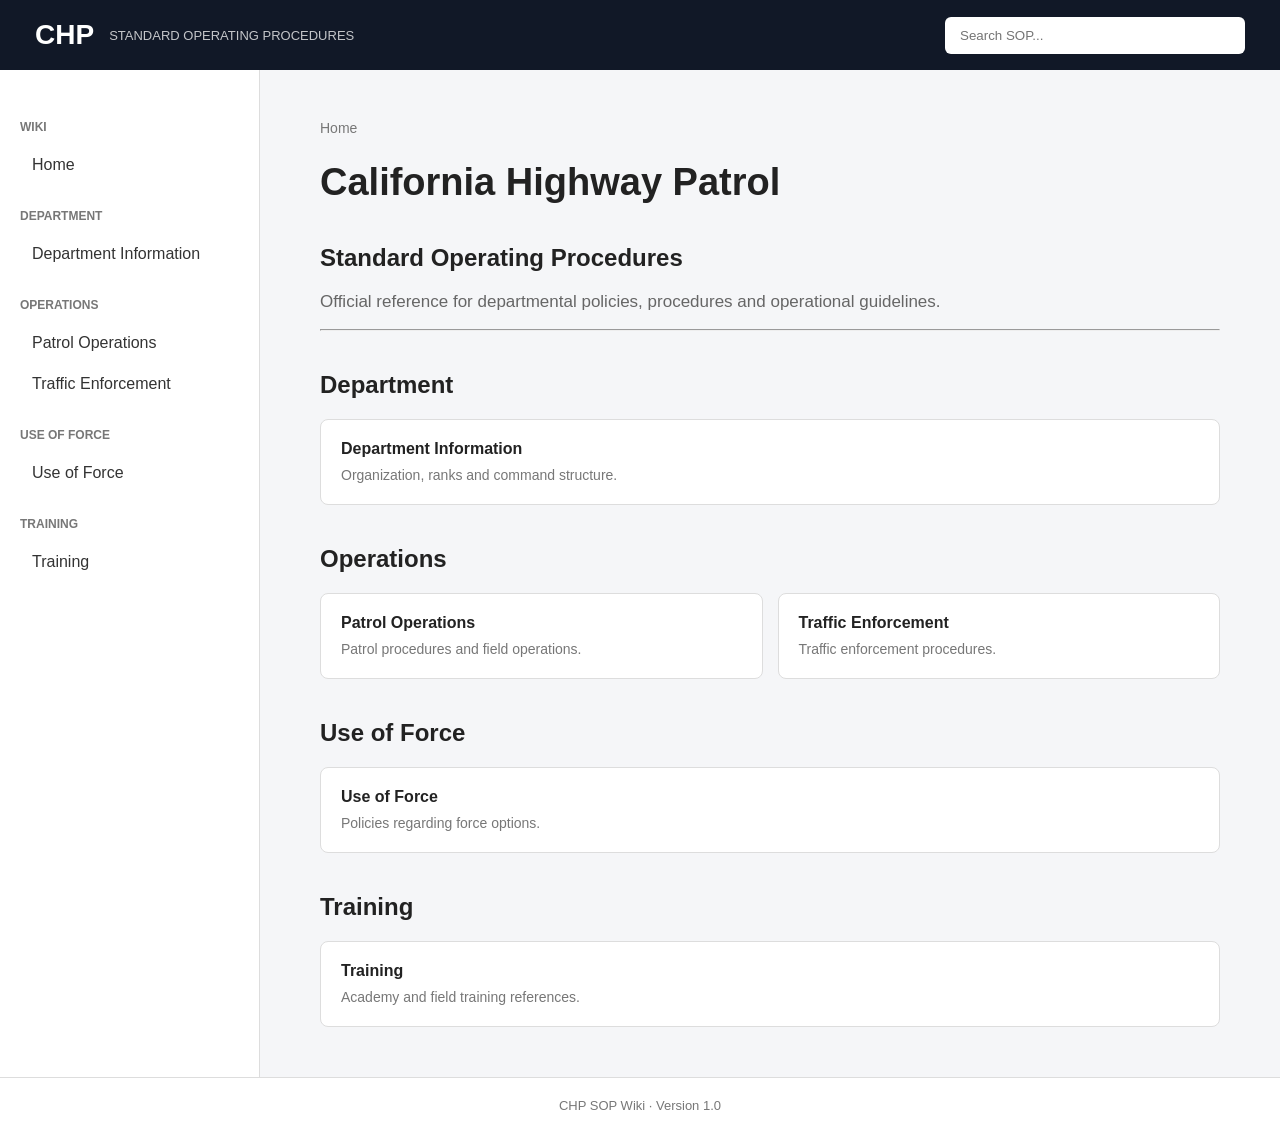
==== index.html @ e997ddd0 "Initial CHP SOP Wiki" ====
<!DOCTYPE html>
<html lang="en">
<head>
    <meta charset="UTF-8">
    <meta name="viewport" content="width=device-width, initial-scale=1.0">

    <title>CHP SOP Wiki</title>

    <link rel="stylesheet" href="style.css">
</head>

<body>

<header class="topbar">

    <div class="brand">
        <div class="brand-title">CHP</div>

        <div class="brand-subtitle">
            STANDARD OPERATING PROCEDURES
        </div>
    </div>

    <input
        type="text"
        id="search"
        placeholder="Search SOP..."
        onkeyup="searchWiki()"
    >

</header>


<div class="layout">

    <aside class="sidebar">

        <h3>WIKI</h3>

        <a href="index.html">Home</a>

        <h3>DEPARTMENT</h3>

        <a href="pages/department.html">
            Department Information
        </a>

        <h3>OPERATIONS</h3>

        <a href="pages/patrol.html">
            Patrol Operations
        </a>

        <a href="pages/traffic.html">
            Traffic Enforcement
        </a>

        <h3>USE OF FORCE</h3>

        <a href="pages/use-of-force.html">
            Use of Force
        </a>

        <h3>TRAINING</h3>

        <a href="pages/training.html">
            Training
        </a>

    </aside>


    <main class="content">

        <div class="breadcrumb">
            Home
        </div>

        <h1>
            California Highway Patrol
        </h1>

        <h2>
            Standard Operating Procedures
        </h2>

        <p class="intro">
            Official reference for departmental policies,
            procedures and operational guidelines.
        </p>


        <hr>


        <h2>Department</h2>

        <div class="cards">

            <a href="pages/department.html" class="card">
                <strong>Department Information</strong>
                <span>
                    Organization, ranks and command structure.
                </span>
            </a>

        </div>


        <h2>Operations</h2>

        <div class="cards">

            <a href="pages/patrol.html" class="card">
                <strong>Patrol Operations</strong>
                <span>
                    Patrol procedures and field operations.
                </span>
            </a>

            <a href="pages/traffic.html" class="card">
                <strong>Traffic Enforcement</strong>
                <span>
                    Traffic enforcement procedures.
                </span>
            </a>

        </div>


        <h2>Use of Force</h2>

        <div class="cards">

            <a href="pages/use-of-force.html" class="card">
                <strong>Use of Force</strong>
                <span>
                    Policies regarding force options.
                </span>
            </a>

        </div>


        <h2>Training</h2>

        <div class="cards">

            <a href="pages/training.html" class="card">
                <strong>Training</strong>
                <span>
                    Academy and field training references.
                </span>
            </a>

        </div>

    </main>

</div>


<footer>

    CHP SOP Wiki · Version 1.0

</footer>


<script src="script.js"></script>

</body>
</html>
---- style.css ----
* {
    box-sizing: border-box;
}

body {
    margin: 0;
    font-family: Arial, Helvetica, sans-serif;
    background: #f5f6f8;
    color: #222;
}


/* TOP BAR */

.topbar {
    height: 70px;

    background: #111827;
    color: white;

    display: flex;
    align-items: center;

    padding: 0 35px;

    justify-content: space-between;
}

.brand {
    display: flex;
    align-items: center;
    gap: 15px;
}

.brand-title {
    font-size: 28px;
    font-weight: 800;
}

.brand-subtitle {
    font-size: 13px;
    opacity: 0.75;
}


/* SEARCH */

#search {
    width: 300px;

    padding: 11px 15px;

    border-radius: 6px;

    border: none;

    outline: none;
}


/* LAYOUT */

.layout {
    display: flex;
    min-height: calc(100vh - 120px);
}


/* SIDEBAR */

.sidebar {
    width: 260px;

    background: white;

    border-right: 1px solid #ddd;

    padding: 25px 20px;
}

.sidebar h3 {
    font-size: 12px;

    color: #777;

    margin-top: 25px;
}

.sidebar a {
    display: block;

    padding: 10px 12px;

    margin: 3px 0;

    color: #333;

    text-decoration: none;

    border-radius: 5px;
}

.sidebar a:hover {
    background: #eef1f5;
}


/* CONTENT */

.content {
    max-width: 1000px;

    width: 100%;

    padding: 50px;

    margin: auto;
}

.breadcrumb {
    color: #777;

    font-size: 14px;

    margin-bottom: 20px;
}

h1 {
    font-size: 38px;

    margin-bottom: 5px;
}

h2 {
    margin-top: 40px;
}

.intro {
    color: #666;

    font-size: 17px;
}


/* CARDS */

.cards {
    display: grid;

    grid-template-columns:
        repeat(auto-fit, minmax(250px, 1fr));

    gap: 15px;
}

.card {
    background: white;

    border: 1px solid #ddd;

    border-radius: 8px;

    padding: 20px;

    text-decoration: none;

    color: #222;

    transition: 0.15s;
}

.card:hover {
    transform: translateY(-2px);

    border-color: #999;
}

.card strong {
    display: block;

    margin-bottom: 8px;
}

.card span {
    color: #777;

    font-size: 14px;
}


/* FOOTER */

footer {
    text-align: center;

    padding: 20px;

    border-top: 1px solid #ddd;

    background: white;

    color: #777;

    font-size: 13px;
}


/* MOBILE */

@media (max-width: 700px) {

    .topbar {
        padding: 15px;

        height: auto;

        flex-direction: column;

        gap: 15px;
    }

    #search {
        width: 100%;
    }

    .sidebar {
        width: 200px;
    }

    .content {
        padding: 25px;
    }

}
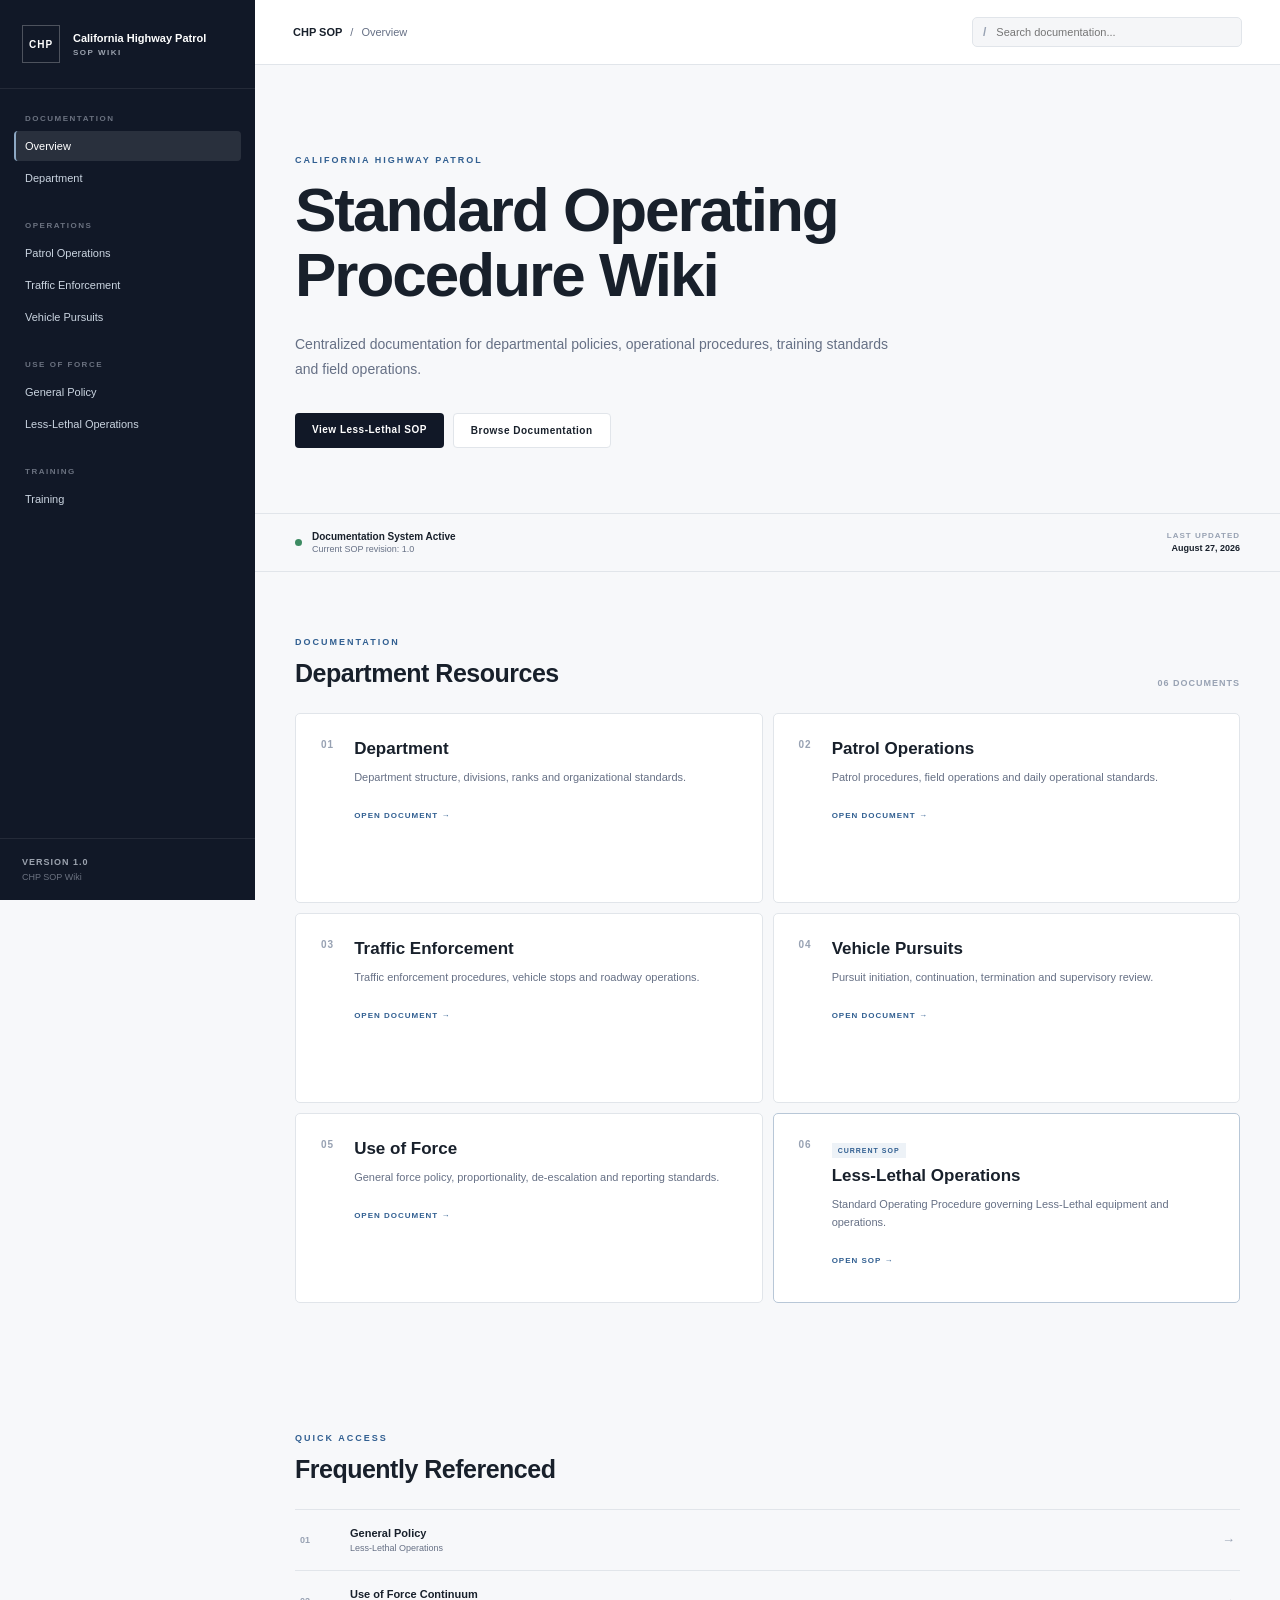
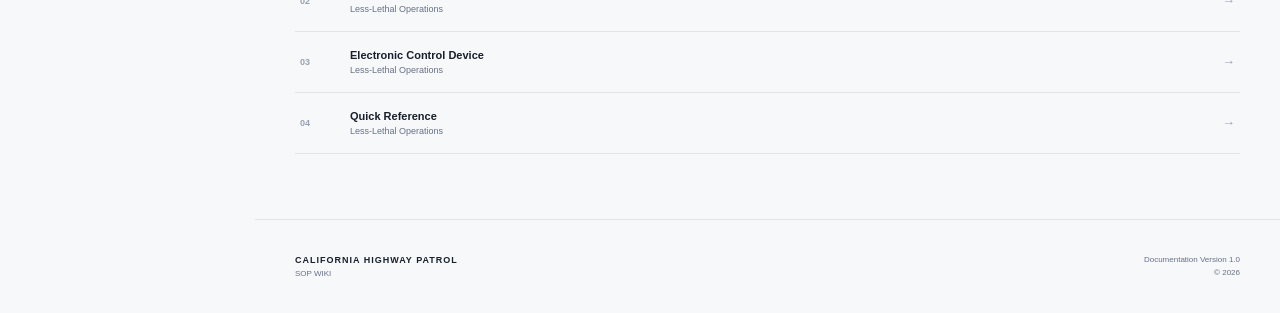
==== commit 8ecddb55: "Build CHP SOP Wiki interface" ====
--- a/index.html
+++ b/index.html
@@ -1,173 +1,685 @@
 <!DOCTYPE html>
 <html lang="en">
+
 <head>
     <meta charset="UTF-8">
     <meta name="viewport" content="width=device-width, initial-scale=1.0">
 
     <title>CHP SOP Wiki</title>
 
+    <meta
+        name="description"
+        content="California Highway Patrol Standard Operating Procedure Wiki"
+    >
+
     <link rel="stylesheet" href="style.css">
 </head>
 
 <body>
 
-<header class="topbar">
-
-    <div class="brand">
-        <div class="brand-title">CHP</div>
-
-        <div class="brand-subtitle">
-            STANDARD OPERATING PROCEDURES
+<div class="app">
+
+    <!-- =========================
+         SIDEBAR
+    ========================== -->
+
+    <aside class="sidebar">
+
+        <div class="sidebar-brand">
+
+            <div class="brand-mark">
+                CHP
+            </div>
+
+            <div class="brand-info">
+
+                <div class="brand-name">
+                    California Highway Patrol
+                </div>
+
+                <div class="brand-label">
+                    SOP WIKI
+                </div>
+
+            </div>
+
         </div>
-    </div>
-
-    <input
-        type="text"
-        id="search"
-        placeholder="Search SOP..."
-        onkeyup="searchWiki()"
-    >
-
-</header>
-
-
-<div class="layout">
-
-    <aside class="sidebar">
-
-        <h3>WIKI</h3>
-
-        <a href="index.html">Home</a>
-
-        <h3>DEPARTMENT</h3>
-
-        <a href="pages/department.html">
-            Department Information
-        </a>
-
-        <h3>OPERATIONS</h3>
-
-        <a href="pages/patrol.html">
-            Patrol Operations
-        </a>
-
-        <a href="pages/traffic.html">
-            Traffic Enforcement
-        </a>
-
-        <h3>USE OF FORCE</h3>
-
-        <a href="pages/use-of-force.html">
-            Use of Force
-        </a>
-
-        <h3>TRAINING</h3>
-
-        <a href="pages/training.html">
-            Training
-        </a>
+
+
+        <nav class="navigation">
+
+            <div class="nav-section">
+
+                <div class="nav-label">
+                    DOCUMENTATION
+                </div>
+
+                <a href="index.html" class="nav-link active">
+                    Overview
+                </a>
+
+                <a href="pages/department.html" class="nav-link">
+                    Department
+                </a>
+
+            </div>
+
+
+            <div class="nav-section">
+
+                <div class="nav-label">
+                    OPERATIONS
+                </div>
+
+                <a href="pages/patrol.html" class="nav-link">
+                    Patrol Operations
+                </a>
+
+                <a href="pages/traffic.html" class="nav-link">
+                    Traffic Enforcement
+                </a>
+
+                <a href="pages/pursuits.html" class="nav-link">
+                    Vehicle Pursuits
+                </a>
+
+            </div>
+
+
+            <div class="nav-section">
+
+                <div class="nav-label">
+                    USE OF FORCE
+                </div>
+
+                <a href="pages/use-of-force.html" class="nav-link">
+                    General Policy
+                </a>
+
+                <a href="pages/less-lethal.html" class="nav-link">
+                    Less-Lethal Operations
+                </a>
+
+            </div>
+
+
+            <div class="nav-section">
+
+                <div class="nav-label">
+                    TRAINING
+                </div>
+
+                <a href="pages/training.html" class="nav-link">
+                    Training
+                </a>
+
+            </div>
+
+        </nav>
+
+
+        <div class="sidebar-footer">
+
+            <div class="version">
+                VERSION 1.0
+            </div>
+
+            <div>
+                CHP SOP Wiki
+            </div>
+
+        </div>
 
     </aside>
 
 
-    <main class="content">
-
-        <div class="breadcrumb">
-            Home
-        </div>
-
-        <h1>
-            California Highway Patrol
-        </h1>
-
-        <h2>
-            Standard Operating Procedures
-        </h2>
-
-        <p class="intro">
-            Official reference for departmental policies,
-            procedures and operational guidelines.
-        </p>
-
-
-        <hr>
-
-
-        <h2>Department</h2>
-
-        <div class="cards">
-
-            <a href="pages/department.html" class="card">
-                <strong>Department Information</strong>
+    <!-- =========================
+         MAIN CONTENT
+    ========================== -->
+
+    <main class="main">
+
+        <!-- TOPBAR -->
+
+        <header class="topbar">
+
+            <button
+                class="mobile-menu"
+                onclick="toggleSidebar()"
+            >
+                ☰
+            </button>
+
+
+            <div class="breadcrumbs">
+
+                <strong>
+                    CHP SOP
+                </strong>
+
+                <span>/</span>
+
                 <span>
-                    Organization, ranks and command structure.
+                    Overview
                 </span>
-            </a>
-
-        </div>
-
-
-        <h2>Operations</h2>
-
-        <div class="cards">
-
-            <a href="pages/patrol.html" class="card">
-                <strong>Patrol Operations</strong>
+
+            </div>
+
+
+            <div class="search-wrapper">
+
+                <span class="search-icon">
+                    /
+                </span>
+
+                <input
+                    id="search"
+                    type="search"
+                    placeholder="Search documentation..."
+                    autocomplete="off"
+                >
+
+            </div>
+
+        </header>
+
+
+        <!-- =========================
+             HERO
+        ========================== -->
+
+        <section class="hero">
+
+            <div class="hero-eyebrow">
+                CALIFORNIA HIGHWAY PATROL
+            </div>
+
+
+            <h1>
+                Standard Operating<br>
+                Procedure Wiki
+            </h1>
+
+
+            <p>
+                Centralized documentation for departmental
+                policies, operational procedures, training
+                standards and field operations.
+            </p>
+
+
+            <div class="hero-actions">
+
+                <a
+                    href="pages/less-lethal.html"
+                    class="button button-primary"
+                >
+                    View Less-Lethal SOP
+                </a>
+
+                <a
+                    href="#documentation"
+                    class="button button-secondary"
+                >
+                    Browse Documentation
+                </a>
+
+            </div>
+
+        </section>
+
+
+        <!-- =========================
+             DOCUMENT STATUS
+        ========================== -->
+
+        <section class="status-panel">
+
+            <div class="status-indicator">
+
+                <span class="status-dot"></span>
+
+                <div>
+
+                    <strong>
+                        Documentation System Active
+                    </strong>
+
+                    <span>
+                        Current SOP revision: 1.0
+                    </span>
+
+                </div>
+
+            </div>
+
+
+            <div class="status-date">
+
                 <span>
-                    Patrol procedures and field operations.
+                    LAST UPDATED
                 </span>
-            </a>
-
-            <a href="pages/traffic.html" class="card">
-                <strong>Traffic Enforcement</strong>
+
+                <strong>
+                    August 27, 2026
+                </strong>
+
+            </div>
+
+        </section>
+
+
+        <!-- =========================
+             DOCUMENTATION
+        ========================== -->
+
+        <section
+            class="content-section"
+            id="documentation"
+        >
+
+            <div class="section-header">
+
+                <div>
+
+                    <div class="section-eyebrow">
+                        DOCUMENTATION
+                    </div>
+
+                    <h2>
+                        Department Resources
+                    </h2>
+
+                </div>
+
+
+                <span class="document-count">
+                    06 DOCUMENTS
+                </span>
+
+            </div>
+
+
+            <div class="document-grid">
+
+
+                <!-- DEPARTMENT -->
+
+                <a
+                    href="pages/department.html"
+                    class="document-card"
+                >
+
+                    <div class="document-number">
+                        01
+                    </div>
+
+                    <div class="document-card-content">
+
+                        <h3>
+                            Department
+                        </h3>
+
+                        <p>
+                            Department structure, divisions,
+                            ranks and organizational standards.
+                        </p>
+
+                        <span class="document-link">
+                            OPEN DOCUMENT →
+                        </span>
+
+                    </div>
+
+                </a>
+
+
+                <!-- PATROL -->
+
+                <a
+                    href="pages/patrol.html"
+                    class="document-card"
+                >
+
+                    <div class="document-number">
+                        02
+                    </div>
+
+                    <div class="document-card-content">
+
+                        <h3>
+                            Patrol Operations
+                        </h3>
+
+                        <p>
+                            Patrol procedures, field operations
+                            and daily operational standards.
+                        </p>
+
+                        <span class="document-link">
+                            OPEN DOCUMENT →
+                        </span>
+
+                    </div>
+
+                </a>
+
+
+                <!-- TRAFFIC -->
+
+                <a
+                    href="pages/traffic.html"
+                    class="document-card"
+                >
+
+                    <div class="document-number">
+                        03
+                    </div>
+
+                    <div class="document-card-content">
+
+                        <h3>
+                            Traffic Enforcement
+                        </h3>
+
+                        <p>
+                            Traffic enforcement procedures,
+                            vehicle stops and roadway operations.
+                        </p>
+
+                        <span class="document-link">
+                            OPEN DOCUMENT →
+                        </span>
+
+                    </div>
+
+                </a>
+
+
+                <!-- PURSUITS -->
+
+                <a
+                    href="pages/pursuits.html"
+                    class="document-card"
+                >
+
+                    <div class="document-number">
+                        04
+                    </div>
+
+                    <div class="document-card-content">
+
+                        <h3>
+                            Vehicle Pursuits
+                        </h3>
+
+                        <p>
+                            Pursuit initiation, continuation,
+                            termination and supervisory review.
+                        </p>
+
+                        <span class="document-link">
+                            OPEN DOCUMENT →
+                        </span>
+
+                    </div>
+
+                </a>
+
+
+                <!-- USE OF FORCE -->
+
+                <a
+                    href="pages/use-of-force.html"
+                    class="document-card"
+                >
+
+                    <div class="document-number">
+                        05
+                    </div>
+
+                    <div class="document-card-content">
+
+                        <h3>
+                            Use of Force
+                        </h3>
+
+                        <p>
+                            General force policy, proportionality,
+                            de-escalation and reporting standards.
+                        </p>
+
+                        <span class="document-link">
+                            OPEN DOCUMENT →
+                        </span>
+
+                    </div>
+
+                </a>
+
+
+                <!-- LESS LETHAL -->
+
+                <a
+                    href="pages/less-lethal.html"
+                    class="document-card featured"
+                >
+
+                    <div class="document-number">
+                        06
+                    </div>
+
+                    <div class="document-card-content">
+
+                        <div class="card-badge">
+                            CURRENT SOP
+                        </div>
+
+                        <h3>
+                            Less-Lethal Operations
+                        </h3>
+
+                        <p>
+                            Standard Operating Procedure governing
+                            Less-Lethal equipment and operations.
+                        </p>
+
+                        <span class="document-link">
+                            OPEN SOP →
+                        </span>
+
+                    </div>
+
+                </a>
+
+
+            </div>
+
+        </section>
+
+
+        <!-- =========================
+             QUICK ACCESS
+        ========================== -->
+
+        <section class="content-section">
+
+            <div class="section-header">
+
+                <div>
+
+                    <div class="section-eyebrow">
+                        QUICK ACCESS
+                    </div>
+
+                    <h2>
+                        Frequently Referenced
+                    </h2>
+
+                </div>
+
+            </div>
+
+
+            <div class="quick-access">
+
+
+                <a
+                    href="pages/less-lethal.html#chapter-1"
+                    class="quick-item"
+                >
+
+                    <span class="quick-index">
+                        01
+                    </span>
+
+                    <div>
+
+                        <strong>
+                            General Policy
+                        </strong>
+
+                        <span>
+                            Less-Lethal Operations
+                        </span>
+
+                    </div>
+
+                    <b>
+                        →
+                    </b>
+
+                </a>
+
+
+                <a
+                    href="pages/less-lethal.html#chapter-3"
+                    class="quick-item"
+                >
+
+                    <span class="quick-index">
+                        02
+                    </span>
+
+                    <div>
+
+                        <strong>
+                            Use of Force Continuum
+                        </strong>
+
+                        <span>
+                            Less-Lethal Operations
+                        </span>
+
+                    </div>
+
+                    <b>
+                        →
+                    </b>
+
+                </a>
+
+
+                <a
+                    href="pages/less-lethal.html#chapter-6"
+                    class="quick-item"
+                >
+
+                    <span class="quick-index">
+                        03
+                    </span>
+
+                    <div>
+
+                        <strong>
+                            Electronic Control Device
+                        </strong>
+
+                        <span>
+                            Less-Lethal Operations
+                        </span>
+
+                    </div>
+
+                    <b>
+                        →
+                    </b>
+
+                </a>
+
+
+                <a
+                    href="pages/less-lethal.html#chapter-19"
+                    class="quick-item"
+                >
+
+                    <span class="quick-index">
+                        04
+                    </span>
+
+                    <div>
+
+                        <strong>
+                            Quick Reference
+                        </strong>
+
+                        <span>
+                            Less-Lethal Operations
+                        </span>
+
+                    </div>
+
+                    <b>
+                        →
+                    </b>
+
+                </a>
+
+            </div>
+
+        </section>
+
+
+        <!-- =========================
+             FOOTER
+        ========================== -->
+
+        <footer class="footer">
+
+            <div>
+
+                <strong>
+                    CALIFORNIA HIGHWAY PATROL
+                </strong>
+
                 <span>
-                    Traffic enforcement procedures.
+                    SOP WIKI
                 </span>
-            </a>
-
-        </div>
-
-
-        <h2>Use of Force</h2>
-
-        <div class="cards">
-
-            <a href="pages/use-of-force.html" class="card">
-                <strong>Use of Force</strong>
+
+            </div>
+
+
+            <div class="footer-right">
+
                 <span>
-                    Policies regarding force options.
+                    Documentation Version 1.0
                 </span>
-            </a>
-
-        </div>
-
-
-        <h2>Training</h2>
-
-        <div class="cards">
-
-            <a href="pages/training.html" class="card">
-                <strong>Training</strong>
+
                 <span>
-                    Academy and field training references.
+                    © 2026
                 </span>
-            </a>
-
-        </div>
+
+            </div>
+
+        </footer>
 
     </main>
 
 </div>
 
 
-<footer>
-
-    CHP SOP Wiki · Version 1.0
-
-</footer>
-
-
 <script src="script.js"></script>
 
 </body>
+
 </html>
--- a/style.css
+++ b/style.css
@@ -1,234 +1,914 @@
+:root {
+    --navy: #111827;
+    --navy-light: #1f2937;
+
+    --accent: #315f91;
+
+    --background: #f7f8fa;
+    --surface: #ffffff;
+
+    --border: #e1e5ea;
+
+    --text: #18202b;
+    --muted: #667085;
+    --muted-2: #98a2b3;
+}
+
+
 * {
     box-sizing: border-box;
 }
 
+
+html {
+    scroll-behavior: smooth;
+}
+
+
 body {
     margin: 0;
-    font-family: Arial, Helvetica, sans-serif;
+
+    background: var(--background);
+
+    color: var(--text);
+
+    font-family:
+        Inter,
+        Arial,
+        Helvetica,
+        sans-serif;
+}
+
+
+a {
+    color: inherit;
+}
+
+
+.app {
+    min-height: 100vh;
+
+    display: flex;
+}
+
+
+/* =========================
+   SIDEBAR
+========================= */
+
+.sidebar {
+    position: fixed;
+
+    left: 0;
+    top: 0;
+    bottom: 0;
+
+    width: 255px;
+
+    display: flex;
+    flex-direction: column;
+
+    background: var(--navy);
+
+    color: white;
+}
+
+
+.sidebar-brand {
+    display: flex;
+
+    align-items: center;
+
+    gap: 13px;
+
+    padding: 25px 22px;
+
+    border-bottom: 1px solid
+        rgba(255,255,255,.08);
+}
+
+
+.brand-mark {
+    width: 38px;
+    height: 38px;
+
+    display: flex;
+    align-items: center;
+    justify-content: center;
+
+    border: 1px solid
+        rgba(255,255,255,.25);
+
+    font-size: 10px;
+
+    font-weight: 800;
+
+    letter-spacing: 1px;
+}
+
+
+.brand-name {
+    font-size: 11px;
+
+    font-weight: 700;
+
+    line-height: 1.3;
+}
+
+
+.brand-label {
+    margin-top: 3px;
+
+    color: #9ca3af;
+
+    font-size: 8px;
+
+    font-weight: 700;
+
+    letter-spacing: 1.5px;
+}
+
+
+.navigation {
+    padding: 25px 14px;
+
+    overflow-y: auto;
+}
+
+
+.nav-section {
+    margin-bottom: 28px;
+}
+
+
+.nav-label {
+    padding: 0 11px;
+
+    margin-bottom: 8px;
+
+    color: #6b7280;
+
+    font-size: 8px;
+
+    font-weight: 800;
+
+    letter-spacing: 1.5px;
+}
+
+
+.nav-link {
+    display: block;
+
+    padding: 9px 11px;
+
+    margin: 2px 0;
+
+    border-radius: 4px;
+
+    color: #cbd5e1;
+
+    text-decoration: none;
+
+    font-size: 11px;
+
+    transition: .15s ease;
+}
+
+
+.nav-link:hover {
+    background: rgba(255,255,255,.06);
+
+    color: white;
+}
+
+
+.nav-link.active {
+    background: rgba(255,255,255,.1);
+
+    color: white;
+
+    border-left: 2px solid #8da8c4;
+
+    padding-left: 9px;
+}
+
+
+.sidebar-footer {
+    margin-top: auto;
+
+    padding: 18px 22px;
+
+    border-top: 1px solid
+        rgba(255,255,255,.08);
+
+    color: #6b7280;
+
+    font-size: 9px;
+}
+
+
+.sidebar-footer .version {
+    margin-bottom: 5px;
+
+    color: #9ca3af;
+
+    font-weight: 700;
+
+    letter-spacing: 1px;
+}
+
+
+/* =========================
+   MAIN
+========================= */
+
+.main {
+    width: calc(100% - 255px);
+
+    margin-left: 255px;
+}
+
+
+/* =========================
+   TOPBAR
+========================= */
+
+.topbar {
+    height: 65px;
+
+    display: flex;
+    align-items: center;
+    justify-content: space-between;
+
+    padding: 0 38px;
+
+    background: rgba(255,255,255,.95);
+
+    border-bottom: 1px solid var(--border);
+
+    position: sticky;
+
+    top: 0;
+
+    z-index: 10;
+}
+
+
+.breadcrumbs {
+    display: flex;
+
+    align-items: center;
+
+    gap: 8px;
+
+    color: var(--muted);
+
+    font-size: 11px;
+}
+
+
+.breadcrumbs strong {
+    color: var(--text);
+}
+
+
+.search-wrapper {
+    width: 270px;
+
+    display: flex;
+    align-items: center;
+
+    gap: 8px;
+
+    padding: 7px 10px;
+
     background: #f5f6f8;
-    color: #222;
-}
-
-
-/* TOP BAR */
-
-.topbar {
-    height: 70px;
-
-    background: #111827;
+
+    border: 1px solid var(--border);
+
+    border-radius: 5px;
+}
+
+
+.search-icon {
+    color: var(--muted-2);
+
+    font-size: 12px;
+
+    font-weight: 700;
+}
+
+
+.search-wrapper input {
+    width: 100%;
+
+    border: 0;
+
+    outline: 0;
+
+    background: transparent;
+
+    font-size: 11px;
+
+    color: var(--text);
+}
+
+
+.mobile-menu {
+    display: none;
+}
+
+
+/* =========================
+   HERO
+========================= */
+
+.hero {
+    max-width: 1120px;
+
+    margin: 0 auto;
+
+    padding: 90px 40px 65px;
+}
+
+
+.hero-eyebrow,
+.section-eyebrow {
+    margin-bottom: 12px;
+
+    color: var(--accent);
+
+    font-size: 9px;
+
+    font-weight: 800;
+
+    letter-spacing: 2px;
+}
+
+
+.hero h1 {
+    margin: 0;
+
+    font-size: clamp(38px, 5vw, 62px);
+
+    line-height: 1.05;
+
+    letter-spacing: -2px;
+}
+
+
+.hero p {
+    max-width: 610px;
+
+    margin: 25px 0 30px;
+
+    color: var(--muted);
+
+    font-size: 14px;
+
+    line-height: 1.8;
+}
+
+
+.hero-actions {
+    display: flex;
+
+    gap: 9px;
+}
+
+
+.button {
+    padding: 11px 17px;
+
+    border-radius: 4px;
+
+    text-decoration: none;
+
+    font-size: 10px;
+
+    font-weight: 800;
+
+    letter-spacing: .5px;
+}
+
+
+.button-primary {
+    background: var(--navy);
+
     color: white;
-
-    display: flex;
+}
+
+
+.button-secondary {
+    background: white;
+
+    border: 1px solid var(--border);
+
+    color: var(--text);
+}
+
+
+/* =========================
+   STATUS
+========================= */
+
+.status-panel {
+    max-width: 1120px;
+
+    margin: 0 auto;
+
+    padding: 17px 40px;
+
+    display: flex;
+
+    justify-content: space-between;
+
     align-items: center;
 
-    padding: 0 35px;
+    border-top: 1px solid var(--border);
+
+    border-bottom: 1px solid var(--border);
+}
+
+
+.status-indicator {
+    display: flex;
+
+    align-items: center;
+
+    gap: 10px;
+}
+
+
+.status-dot {
+    width: 7px;
+    height: 7px;
+
+    border-radius: 50%;
+
+    background: #3d8b62;
+}
+
+
+.status-indicator div {
+    display: flex;
+
+    flex-direction: column;
+
+    gap: 2px;
+}
+
+
+.status-indicator strong {
+    font-size: 10px;
+}
+
+
+.status-indicator span {
+    color: var(--muted);
+
+    font-size: 9px;
+}
+
+
+.status-date {
+    display: flex;
+
+    flex-direction: column;
+
+    gap: 3px;
+
+    text-align: right;
+}
+
+
+.status-date span {
+    color: var(--muted-2);
+
+    font-size: 8px;
+
+    font-weight: 800;
+
+    letter-spacing: 1px;
+}
+
+
+.status-date strong {
+    font-size: 9px;
+}
+
+
+/* =========================
+   CONTENT
+========================= */
+
+.content-section {
+    max-width: 1120px;
+
+    margin: 0 auto;
+
+    padding: 65px 40px;
+}
+
+
+.section-header {
+    display: flex;
 
     justify-content: space-between;
-}
-
-.brand {
-    display: flex;
+
+    align-items: end;
+
+    margin-bottom: 25px;
+}
+
+
+.section-header h2 {
+    margin: 0;
+
+    font-size: 25px;
+
+    letter-spacing: -.5px;
+}
+
+
+.document-count {
+    color: var(--muted-2);
+
+    font-size: 9px;
+
+    font-weight: 800;
+
+    letter-spacing: 1px;
+}
+
+
+/* =========================
+   DOCUMENT CARDS
+========================= */
+
+.document-grid {
+    display: grid;
+
+    grid-template-columns:
+        repeat(2, 1fr);
+
+    gap: 10px;
+}
+
+
+.document-card {
+    min-height: 190px;
+
+    display: flex;
+
+    gap: 20px;
+
+    padding: 25px;
+
+    background: var(--surface);
+
+    border: 1px solid var(--border);
+
+    border-radius: 5px;
+
+    text-decoration: none;
+
+    transition:
+        transform .15s ease,
+        border-color .15s ease,
+        box-shadow .15s ease;
+}
+
+
+.document-card:hover {
+    transform: translateY(-2px);
+
+    border-color: #c5ccd5;
+
+    box-shadow:
+        0 8px 25px rgba(15,23,42,.06);
+}
+
+
+.document-card.featured {
+    border-color: #b8c7d7;
+}
+
+
+.document-number {
+    color: var(--muted-2);
+
+    font-size: 10px;
+
+    font-weight: 800;
+
+    letter-spacing: 1px;
+}
+
+
+.document-card-content {
+    flex: 1;
+}
+
+
+.document-card h3 {
+    margin: 0 0 9px;
+
+    font-size: 17px;
+}
+
+
+.document-card p {
+    margin: 0;
+
+    color: var(--muted);
+
+    font-size: 11px;
+
+    line-height: 1.65;
+}
+
+
+.document-link {
+    display: inline-block;
+
+    margin-top: 25px;
+
+    color: var(--accent);
+
+    font-size: 8px;
+
+    font-weight: 800;
+
+    letter-spacing: 1px;
+}
+
+
+.card-badge {
+    display: inline-block;
+
+    margin-bottom: 8px;
+
+    padding: 4px 6px;
+
+    background: #edf2f7;
+
+    color: var(--accent);
+
+    font-size: 7px;
+
+    font-weight: 800;
+
+    letter-spacing: 1px;
+}
+
+
+/* =========================
+   QUICK ACCESS
+========================= */
+
+.quick-access {
+    border-top: 1px solid var(--border);
+}
+
+
+.quick-item {
+    display: flex;
+
     align-items: center;
-    gap: 15px;
-}
-
-.brand-title {
-    font-size: 28px;
+
+    gap: 20px;
+
+    padding: 17px 5px;
+
+    border-bottom: 1px solid var(--border);
+
+    text-decoration: none;
+}
+
+
+.quick-index {
+    width: 30px;
+
+    color: var(--muted-2);
+
+    font-size: 9px;
+
     font-weight: 800;
 }
 
-.brand-subtitle {
+
+.quick-item div {
+    flex: 1;
+
+    display: flex;
+
+    flex-direction: column;
+
+    gap: 4px;
+}
+
+
+.quick-item strong {
+    font-size: 11px;
+}
+
+
+.quick-item div span {
+    color: var(--muted);
+
+    font-size: 9px;
+}
+
+
+.quick-item b {
+    color: var(--muted-2);
+
     font-size: 13px;
-    opacity: 0.75;
-}
-
-
-/* SEARCH */
-
-#search {
-    width: 300px;
-
-    padding: 11px 15px;
-
-    border-radius: 6px;
-
-    border: none;
-
-    outline: none;
-}
-
-
-/* LAYOUT */
-
-.layout {
-    display: flex;
-    min-height: calc(100vh - 120px);
-}
-
-
-/* SIDEBAR */
-
-.sidebar {
-    width: 260px;
-
-    background: white;
-
-    border-right: 1px solid #ddd;
-
-    padding: 25px 20px;
-}
-
-.sidebar h3 {
-    font-size: 12px;
-
-    color: #777;
-
-    margin-top: 25px;
-}
-
-.sidebar a {
-    display: block;
-
-    padding: 10px 12px;
-
-    margin: 3px 0;
-
-    color: #333;
-
-    text-decoration: none;
-
-    border-radius: 5px;
-}
-
-.sidebar a:hover {
-    background: #eef1f5;
-}
-
-
-/* CONTENT */
-
-.content {
-    max-width: 1000px;
-
-    width: 100%;
-
-    padding: 50px;
-
-    margin: auto;
-}
-
-.breadcrumb {
-    color: #777;
-
-    font-size: 14px;
-
-    margin-bottom: 20px;
-}
-
-h1 {
-    font-size: 38px;
-
-    margin-bottom: 5px;
-}
-
-h2 {
-    margin-top: 40px;
-}
-
-.intro {
-    color: #666;
-
-    font-size: 17px;
-}
-
-
-/* CARDS */
-
-.cards {
-    display: grid;
-
-    grid-template-columns:
-        repeat(auto-fit, minmax(250px, 1fr));
-
-    gap: 15px;
-}
-
-.card {
-    background: white;
-
-    border: 1px solid #ddd;
-
-    border-radius: 8px;
-
-    padding: 20px;
-
-    text-decoration: none;
-
-    color: #222;
-
-    transition: 0.15s;
-}
-
-.card:hover {
-    transform: translateY(-2px);
-
-    border-color: #999;
-}
-
-.card strong {
-    display: block;
-
-    margin-bottom: 8px;
-}
-
-.card span {
-    color: #777;
-
-    font-size: 14px;
-}
-
-
-/* FOOTER */
-
-footer {
-    text-align: center;
-
-    padding: 20px;
-
-    border-top: 1px solid #ddd;
-
-    background: white;
-
-    color: #777;
-
-    font-size: 13px;
-}
-
-
-/* MOBILE */
-
-@media (max-width: 700px) {
+}
+
+
+.quick-item:hover strong,
+.quick-item:hover b {
+    color: var(--accent);
+}
+
+
+/* =========================
+   FOOTER
+========================= */
+
+.footer {
+    max-width: 1120px;
+
+    margin: 0 auto;
+
+    padding: 35px 40px;
+
+    border-top: 1px solid var(--border);
+
+    display: flex;
+
+    justify-content: space-between;
+}
+
+
+.footer div {
+    display: flex;
+
+    flex-direction: column;
+
+    gap: 4px;
+}
+
+
+.footer strong {
+    font-size: 9px;
+
+    letter-spacing: 1px;
+}
+
+
+.footer span {
+    color: var(--muted);
+
+    font-size: 8px;
+}
+
+
+.footer-right {
+    text-align: right;
+}
+
+
+/* =========================
+   RESPONSIVE
+========================= */
+
+@media (max-width: 900px) {
+
+    .sidebar {
+        transform: translateX(-100%);
+
+        transition: transform .2s ease;
+
+        z-index: 100;
+    }
+
+
+    .sidebar.open {
+        transform: translateX(0);
+    }
+
+
+    .main {
+        width: 100%;
+
+        margin-left: 0;
+    }
+
+
+    .mobile-menu {
+        display: block;
+
+        border: 0;
+
+        background: transparent;
+
+        font-size: 18px;
+
+        cursor: pointer;
+    }
+
 
     .topbar {
-        padding: 15px;
-
-        height: auto;
-
+        padding: 0 20px;
+
+        gap: 15px;
+    }
+
+
+    .search-wrapper {
+        width: 200px;
+    }
+
+
+    .document-grid {
+        grid-template-columns: 1fr;
+    }
+
+}
+
+
+@media (max-width: 600px) {
+
+    .hero {
+        padding: 60px 22px 45px;
+    }
+
+
+    .hero h1 {
+        font-size: 40px;
+
+        letter-spacing: -1.5px;
+    }
+
+
+    .hero-actions {
         flex-direction: column;
+    }
+
+
+    .button {
+        text-align: center;
+    }
+
+
+    .status-panel {
+        margin: 0 22px;
+
+        padding: 17px 0;
+
+        align-items: flex-start;
 
         gap: 15px;
-    }
-
-    #search {
-        width: 100%;
-    }
-
-    .sidebar {
-        width: 200px;
-    }
-
-    .content {
-        padding: 25px;
+
+        flex-direction: column;
+    }
+
+
+    .status-date {
+        text-align: left;
+    }
+
+
+    .content-section {
+        padding: 45px 22px;
+    }
+
+
+    .section-header {
+        align-items: flex-start;
+
+        flex-direction: column;
+
+        gap: 10px;
+    }
+
+
+    .footer {
+        margin: 0 22px;
+
+        padding: 30px 0;
+
+        flex-direction: column;
+
+        gap: 20px;
+    }
+
+
+    .footer-right {
+        text-align: left;
     }
 
 }
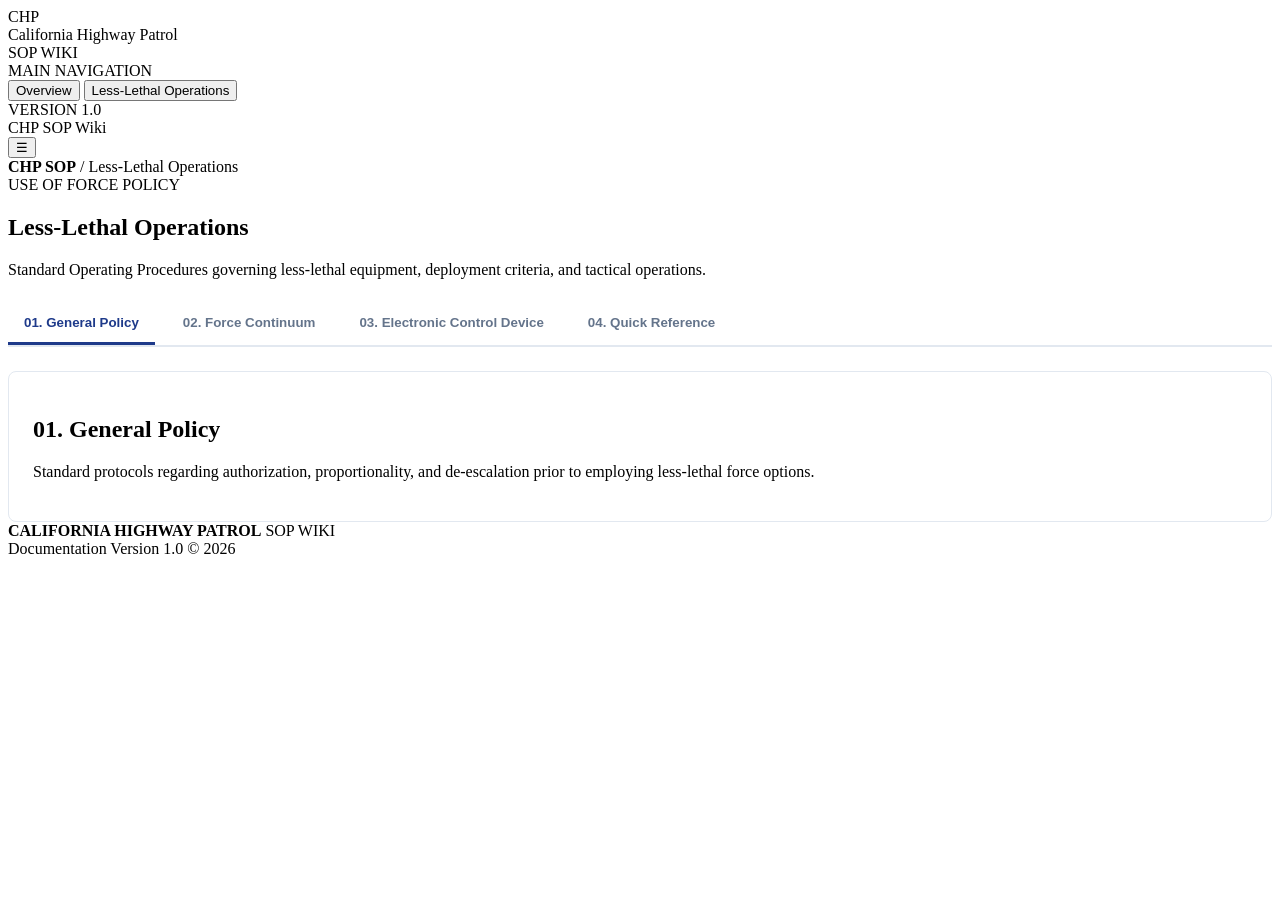
==== commit 02ab14da: "Build CHP SOP Wiki interface" ====
--- a/index.html
+++ b/index.html
@@ -4,14 +4,7 @@
 <head>
     <meta charset="UTF-8">
     <meta name="viewport" content="width=device-width, initial-scale=1.0">
-
-    <title>CHP SOP Wiki</title>
-
-    <meta
-        name="description"
-        content="California Highway Patrol Standard Operating Procedure Wiki"
-    >
-
+    <title>CHP SOP Wiki - Less-Lethal Operations</title>
     <link rel="stylesheet" href="style.css">
 </head>
 
@@ -20,666 +13,174 @@
 <div class="app">
 
     <!-- =========================
-         SIDEBAR
+         SIDEBAR (MAIN TABS)
     ========================== -->
-
     <aside class="sidebar">
 
         <div class="sidebar-brand">
+            <div class="brand-mark">CHP</div>
+            <div class="brand-info">
+                <div class="brand-name">California Highway Patrol</div>
+                <div class="brand-label">SOP WIKI</div>
+            </div>
+        </div>
 
-            <div class="brand-mark">
-                CHP
+        <nav class="navigation">
+            <div class="nav-section">
+                <div class="nav-label">MAIN NAVIGATION</div>
+                
+                <!-- Main Tab Buttons -->
+                <button class="nav-link main-tab-btn" onclick="switchMainTab('overview-tab', this)">
+                    Overview
+                </button>
+                <button class="nav-link main-tab-btn active" onclick="switchMainTab('less-lethal-tab', this)">
+                    Less-Lethal Operations
+                </button>
+            </div>
+        </nav>
+
+        <div class="sidebar-footer">
+            <div class="version">VERSION 1.0</div>
+            <div>CHP SOP Wiki</div>
+        </div>
+
+    </aside>
+
+    <!-- =========================
+         MAIN CONTENT AREA
+    ========================== -->
+    <main class="main">
+
+        <header class="topbar">
+            <button class="mobile-menu" onclick="toggleSidebar()">☰</button>
+            <div class="breadcrumbs">
+                <strong>CHP SOP</strong>
+                <span>/</span>
+                <span id="breadcrumb-current">Less-Lethal Operations</span>
+            </div>
+        </header>
+
+        <!-- =========================================================
+             TAB 1: OVERVIEW (MAIN TAB)
+        ========================================================== -->
+        <div id="overview-tab" class="main-tab-content" style="display: none;">
+            <section class="hero">
+                <div class="hero-eyebrow">CALIFORNIA HIGHWAY PATROL</div>
+                <h1>Standard Operating<br>Procedure Wiki</h1>
+                <p>Centralized documentation for departmental policies and field operations.</p>
+            </section>
+        </div>
+
+        <!-- =========================================================
+             TAB 2: LESS-LETHAL OPERATIONS (MAIN TAB WITH SUB-TABS)
+        ========================================================== -->
+        <div id="less-lethal-tab" class="main-tab-content">
+
+            <section class="hero">
+                <div class="hero-eyebrow">USE OF FORCE POLICY</div>
+                <h1>Less-Lethal Operations</h1>
+                <p>Standard Operating Procedures governing less-lethal equipment, deployment criteria, and tactical operations.</p>
+            </section>
+
+            <!-- SUB-TABS NAVIGATION -->
+            <div class="sub-tab-navigation">
+                <button class="sub-tab-btn active" onclick="switchSubTab('sub-general', this)">
+                    01. General Policy
+                </button>
+                <button class="sub-tab-btn" onclick="switchSubTab('sub-continuum', this)">
+                    02. Force Continuum
+                </button>
+                <button class="sub-tab-btn" onclick="switchSubTab('sub-ecd', this)">
+                    03. Electronic Control Device
+                </button>
+                <button class="sub-tab-btn" onclick="switchSubTab('sub-quickref', this)">
+                    04. Quick Reference
+                </button>
             </div>
 
-            <div class="brand-info">
+            <!-- SUB-TAB CONTENT 1 -->
+            <div id="sub-general" class="sub-tab-content active">
+                <div class="content-panel">
+                    <h2>01. General Policy</h2>
+                    <p>Standard protocols regarding authorization, proportionality, and de-escalation prior to employing less-lethal force options.</p>
+                </div>
+            </div>
 
-                <div class="brand-name">
-                    California Highway Patrol
+            <!-- SUB-TAB CONTENT 2 -->
+            <div id="sub-continuum" class="sub-tab-content" style="display: none;">
+                <div class="content-panel">
+                    <h2>02. Use of Force Continuum</h2>
+                    <p>Detailed matrix defining subject resistance levels and the corresponding authorized response thresholds.</p>
                 </div>
+            </div>
 
-                <div class="brand-label">
-                    SOP WIKI
+            <!-- SUB-TAB CONTENT 3 -->
+            <div id="sub-ecd" class="sub-tab-content" style="display: none;">
+                <div class="content-panel">
+                    <h2>03. Electronic Control Device (ECD)</h2>
+                    <p>Deployment guidelines, target zones, probe placement rules, and mandatory post-deployment medical procedures.</p>
                 </div>
+            </div>
 
+            <!-- SUB-TAB CONTENT 4 -->
+            <div id="sub-quickref" class="sub-tab-content" style="display: none;">
+                <div class="content-panel">
+                    <h2>04. Quick Reference</h2>
+                    <p>Summary checklists, reporting requirements, and supervisor notification protocols for field supervisors.</p>
+                </div>
             </div>
 
         </div>
 
-
-        <nav class="navigation">
-
-            <div class="nav-section">
-
-                <div class="nav-label">
-                    DOCUMENTATION
-                </div>
-
-                <a href="index.html" class="nav-link active">
-                    Overview
-                </a>
-
-                <a href="pages/department.html" class="nav-link">
-                    Department
-                </a>
-
+        <footer class="footer">
+            <div>
+                <strong>CALIFORNIA HIGHWAY PATROL</strong>
+                <span>SOP WIKI</span>
             </div>
-
-
-            <div class="nav-section">
-
-                <div class="nav-label">
-                    OPERATIONS
-                </div>
-
-                <a href="pages/patrol.html" class="nav-link">
-                    Patrol Operations
-                </a>
-
-                <a href="pages/traffic.html" class="nav-link">
-                    Traffic Enforcement
-                </a>
-
-                <a href="pages/pursuits.html" class="nav-link">
-                    Vehicle Pursuits
-                </a>
-
+            <div class="footer-right">
+                <span>Documentation Version 1.0</span>
+                <span>© 2026</span>
             </div>
-
-
-            <div class="nav-section">
-
-                <div class="nav-label">
-                    USE OF FORCE
-                </div>
-
-                <a href="pages/use-of-force.html" class="nav-link">
-                    General Policy
-                </a>
-
-                <a href="pages/less-lethal.html" class="nav-link">
-                    Less-Lethal Operations
-                </a>
-
-            </div>
-
-
-            <div class="nav-section">
-
-                <div class="nav-label">
-                    TRAINING
-                </div>
-
-                <a href="pages/training.html" class="nav-link">
-                    Training
-                </a>
-
-            </div>
-
-        </nav>
-
-
-        <div class="sidebar-footer">
-
-            <div class="version">
-                VERSION 1.0
-            </div>
-
-            <div>
-                CHP SOP Wiki
-            </div>
-
-        </div>
-
-    </aside>
-
-
-    <!-- =========================
-         MAIN CONTENT
-    ========================== -->
-
-    <main class="main">
-
-        <!-- TOPBAR -->
-
-        <header class="topbar">
-
-            <button
-                class="mobile-menu"
-                onclick="toggleSidebar()"
-            >
-                ☰
-            </button>
-
-
-            <div class="breadcrumbs">
-
-                <strong>
-                    CHP SOP
-                </strong>
-
-                <span>/</span>
-
-                <span>
-                    Overview
-                </span>
-
-            </div>
-
-
-            <div class="search-wrapper">
-
-                <span class="search-icon">
-                    /
-                </span>
-
-                <input
-                    id="search"
-                    type="search"
-                    placeholder="Search documentation..."
-                    autocomplete="off"
-                >
-
-            </div>
-
-        </header>
-
-
-        <!-- =========================
-             HERO
-        ========================== -->
-
-        <section class="hero">
-
-            <div class="hero-eyebrow">
-                CALIFORNIA HIGHWAY PATROL
-            </div>
-
-
-            <h1>
-                Standard Operating<br>
-                Procedure Wiki
-            </h1>
-
-
-            <p>
-                Centralized documentation for departmental
-                policies, operational procedures, training
-                standards and field operations.
-            </p>
-
-
-            <div class="hero-actions">
-
-                <a
-                    href="pages/less-lethal.html"
-                    class="button button-primary"
-                >
-                    View Less-Lethal SOP
-                </a>
-
-                <a
-                    href="#documentation"
-                    class="button button-secondary"
-                >
-                    Browse Documentation
-                </a>
-
-            </div>
-
-        </section>
-
-
-        <!-- =========================
-             DOCUMENT STATUS
-        ========================== -->
-
-        <section class="status-panel">
-
-            <div class="status-indicator">
-
-                <span class="status-dot"></span>
-
-                <div>
-
-                    <strong>
-                        Documentation System Active
-                    </strong>
-
-                    <span>
-                        Current SOP revision: 1.0
-                    </span>
-
-                </div>
-
-            </div>
-
-
-            <div class="status-date">
-
-                <span>
-                    LAST UPDATED
-                </span>
-
-                <strong>
-                    August 27, 2026
-                </strong>
-
-            </div>
-
-        </section>
-
-
-        <!-- =========================
-             DOCUMENTATION
-        ========================== -->
-
-        <section
-            class="content-section"
-            id="documentation"
-        >
-
-            <div class="section-header">
-
-                <div>
-
-                    <div class="section-eyebrow">
-                        DOCUMENTATION
-                    </div>
-
-                    <h2>
-                        Department Resources
-                    </h2>
-
-                </div>
-
-
-                <span class="document-count">
-                    06 DOCUMENTS
-                </span>
-
-            </div>
-
-
-            <div class="document-grid">
-
-
-                <!-- DEPARTMENT -->
-
-                <a
-                    href="pages/department.html"
-                    class="document-card"
-                >
-
-                    <div class="document-number">
-                        01
-                    </div>
-
-                    <div class="document-card-content">
-
-                        <h3>
-                            Department
-                        </h3>
-
-                        <p>
-                            Department structure, divisions,
-                            ranks and organizational standards.
-                        </p>
-
-                        <span class="document-link">
-                            OPEN DOCUMENT →
-                        </span>
-
-                    </div>
-
-                </a>
-
-
-                <!-- PATROL -->
-
-                <a
-                    href="pages/patrol.html"
-                    class="document-card"
-                >
-
-                    <div class="document-number">
-                        02
-                    </div>
-
-                    <div class="document-card-content">
-
-                        <h3>
-                            Patrol Operations
-                        </h3>
-
-                        <p>
-                            Patrol procedures, field operations
-                            and daily operational standards.
-                        </p>
-
-                        <span class="document-link">
-                            OPEN DOCUMENT →
-                        </span>
-
-                    </div>
-
-                </a>
-
-
-                <!-- TRAFFIC -->
-
-                <a
-                    href="pages/traffic.html"
-                    class="document-card"
-                >
-
-                    <div class="document-number">
-                        03
-                    </div>
-
-                    <div class="document-card-content">
-
-                        <h3>
-                            Traffic Enforcement
-                        </h3>
-
-                        <p>
-                            Traffic enforcement procedures,
-                            vehicle stops and roadway operations.
-                        </p>
-
-                        <span class="document-link">
-                            OPEN DOCUMENT →
-                        </span>
-
-                    </div>
-
-                </a>
-
-
-                <!-- PURSUITS -->
-
-                <a
-                    href="pages/pursuits.html"
-                    class="document-card"
-                >
-
-                    <div class="document-number">
-                        04
-                    </div>
-
-                    <div class="document-card-content">
-
-                        <h3>
-                            Vehicle Pursuits
-                        </h3>
-
-                        <p>
-                            Pursuit initiation, continuation,
-                            termination and supervisory review.
-                        </p>
-
-                        <span class="document-link">
-                            OPEN DOCUMENT →
-                        </span>
-
-                    </div>
-
-                </a>
-
-
-                <!-- USE OF FORCE -->
-
-                <a
-                    href="pages/use-of-force.html"
-                    class="document-card"
-                >
-
-                    <div class="document-number">
-                        05
-                    </div>
-
-                    <div class="document-card-content">
-
-                        <h3>
-                            Use of Force
-                        </h3>
-
-                        <p>
-                            General force policy, proportionality,
-                            de-escalation and reporting standards.
-                        </p>
-
-                        <span class="document-link">
-                            OPEN DOCUMENT →
-                        </span>
-
-                    </div>
-
-                </a>
-
-
-                <!-- LESS LETHAL -->
-
-                <a
-                    href="pages/less-lethal.html"
-                    class="document-card featured"
-                >
-
-                    <div class="document-number">
-                        06
-                    </div>
-
-                    <div class="document-card-content">
-
-                        <div class="card-badge">
-                            CURRENT SOP
-                        </div>
-
-                        <h3>
-                            Less-Lethal Operations
-                        </h3>
-
-                        <p>
-                            Standard Operating Procedure governing
-                            Less-Lethal equipment and operations.
-                        </p>
-
-                        <span class="document-link">
-                            OPEN SOP →
-                        </span>
-
-                    </div>
-
-                </a>
-
-
-            </div>
-
-        </section>
-
-
-        <!-- =========================
-             QUICK ACCESS
-        ========================== -->
-
-        <section class="content-section">
-
-            <div class="section-header">
-
-                <div>
-
-                    <div class="section-eyebrow">
-                        QUICK ACCESS
-                    </div>
-
-                    <h2>
-                        Frequently Referenced
-                    </h2>
-
-                </div>
-
-            </div>
-
-
-            <div class="quick-access">
-
-
-                <a
-                    href="pages/less-lethal.html#chapter-1"
-                    class="quick-item"
-                >
-
-                    <span class="quick-index">
-                        01
-                    </span>
-
-                    <div>
-
-                        <strong>
-                            General Policy
-                        </strong>
-
-                        <span>
-                            Less-Lethal Operations
-                        </span>
-
-                    </div>
-
-                    <b>
-                        →
-                    </b>
-
-                </a>
-
-
-                <a
-                    href="pages/less-lethal.html#chapter-3"
-                    class="quick-item"
-                >
-
-                    <span class="quick-index">
-                        02
-                    </span>
-
-                    <div>
-
-                        <strong>
-                            Use of Force Continuum
-                        </strong>
-
-                        <span>
-                            Less-Lethal Operations
-                        </span>
-
-                    </div>
-
-                    <b>
-                        →
-                    </b>
-
-                </a>
-
-
-                <a
-                    href="pages/less-lethal.html#chapter-6"
-                    class="quick-item"
-                >
-
-                    <span class="quick-index">
-                        03
-                    </span>
-
-                    <div>
-
-                        <strong>
-                            Electronic Control Device
-                        </strong>
-
-                        <span>
-                            Less-Lethal Operations
-                        </span>
-
-                    </div>
-
-                    <b>
-                        →
-                    </b>
-
-                </a>
-
-
-                <a
-                    href="pages/less-lethal.html#chapter-19"
-                    class="quick-item"
-                >
-
-                    <span class="quick-index">
-                        04
-                    </span>
-
-                    <div>
-
-                        <strong>
-                            Quick Reference
-                        </strong>
-
-                        <span>
-                            Less-Lethal Operations
-                        </span>
-
-                    </div>
-
-                    <b>
-                        →
-                    </b>
-
-                </a>
-
-            </div>
-
-        </section>
-
-
-        <!-- =========================
-             FOOTER
-        ========================== -->
-
-        <footer class="footer">
-
-            <div>
-
-                <strong>
-                    CALIFORNIA HIGHWAY PATROL
-                </strong>
-
-                <span>
-                    SOP WIKI
-                </span>
-
-            </div>
-
-
-            <div class="footer-right">
-
-                <span>
-                    Documentation Version 1.0
-                </span>
-
-                <span>
-                    © 2026
-                </span>
-
-            </div>
-
         </footer>
 
     </main>
 
 </div>
 
+<!-- JavaScript cho chuyển đổi Tab -->
+<script>
+    // Chuyển đổi Tab Chính (Main Tabs)
+    function switchMainTab(tabId, element) {
+        document.querySelectorAll('.main-tab-content').forEach(tab => {
+            tab.style.display = 'none';
+        });
+        document.querySelectorAll('.main-tab-btn').forEach(btn => {
+            btn.classList.remove('active');
+        });
 
-<script src="script.js"></script>
+        document.getElementById(tabId).style.display = 'block';
+        element.classList.add('active');
+
+        // Cập nhật Breadcrumb
+        document.getElementById('breadcrumb-current').innerText = element.innerText.trim();
+    }
+
+    // Chuyển đổi Tab Con (Sub Tabs)
+    function switchSubTab(subTabId, element) {
+        document.querySelectorAll('.sub-tab-content').forEach(content => {
+            content.style.display = 'none';
+            content.classList.remove('active');
+        });
+        document.querySelectorAll('.sub-tab-btn').forEach(btn => {
+            btn.classList.remove('active');
+        });
+
+        const activeSubContent = document.getElementById(subTabId);
+        activeSubContent.style.display = 'block';
+        activeSubContent.classList.add('active');
+        element.classList.add('active');
+    }
+</script>
 
 </body>
-
 </html>
--- a/style.css
+++ b/style.css
@@ -1,914 +1,38 @@
-:root {
-    --navy: #111827;
-    --navy-light: #1f2937;
-
-    --accent: #315f91;
-
-    --background: #f7f8fa;
-    --surface: #ffffff;
-
-    --border: #e1e5ea;
-
-    --text: #18202b;
-    --muted: #667085;
-    --muted-2: #98a2b3;
+/* Styling cho thanh chứa Sub-Tabs */
+.sub-tab-navigation {
+    display: flex;
+    gap: 12px;
+    border-bottom: 2px solid #e2e8f0;
+    margin: 24px 0;
+    padding-bottom: 0;
+    overflow-x: auto;
 }
 
-
-* {
-    box-sizing: border-box;
+.sub-tab-btn {
+    background: transparent;
+    border: none;
+    padding: 12px 16px;
+    font-weight: 600;
+    color: #64748b;
+    cursor: pointer;
+    border-bottom: 3px solid transparent;
+    transition: all 0.2s ease;
+    white-space: nowrap;
 }
 
-
-html {
-    scroll-behavior: smooth;
+.sub-tab-btn:hover {
+    color: #0f172a;
 }
 
-
-body {
-    margin: 0;
-
-    background: var(--background);
-
-    color: var(--text);
-
-    font-family:
-        Inter,
-        Arial,
-        Helvetica,
-        sans-serif;
+.sub-tab-btn.active {
+    color: #1e3a8a;
+    border-bottom-color: #1e3a8a;
 }
 
-
-a {
-    color: inherit;
-}
-
-
-.app {
-    min-height: 100vh;
-
-    display: flex;
-}
-
-
-/* =========================
-   SIDEBAR
-========================= */
-
-.sidebar {
-    position: fixed;
-
-    left: 0;
-    top: 0;
-    bottom: 0;
-
-    width: 255px;
-
-    display: flex;
-    flex-direction: column;
-
-    background: var(--navy);
-
-    color: white;
-}
-
-
-.sidebar-brand {
-    display: flex;
-
-    align-items: center;
-
-    gap: 13px;
-
-    padding: 25px 22px;
-
-    border-bottom: 1px solid
-        rgba(255,255,255,.08);
-}
-
-
-.brand-mark {
-    width: 38px;
-    height: 38px;
-
-    display: flex;
-    align-items: center;
-    justify-content: center;
-
-    border: 1px solid
-        rgba(255,255,255,.25);
-
-    font-size: 10px;
-
-    font-weight: 800;
-
-    letter-spacing: 1px;
-}
-
-
-.brand-name {
-    font-size: 11px;
-
-    font-weight: 700;
-
-    line-height: 1.3;
-}
-
-
-.brand-label {
-    margin-top: 3px;
-
-    color: #9ca3af;
-
-    font-size: 8px;
-
-    font-weight: 700;
-
-    letter-spacing: 1.5px;
-}
-
-
-.navigation {
-    padding: 25px 14px;
-
-    overflow-y: auto;
-}
-
-
-.nav-section {
-    margin-bottom: 28px;
-}
-
-
-.nav-label {
-    padding: 0 11px;
-
-    margin-bottom: 8px;
-
-    color: #6b7280;
-
-    font-size: 8px;
-
-    font-weight: 800;
-
-    letter-spacing: 1.5px;
-}
-
-
-.nav-link {
-    display: block;
-
-    padding: 9px 11px;
-
-    margin: 2px 0;
-
-    border-radius: 4px;
-
-    color: #cbd5e1;
-
-    text-decoration: none;
-
-    font-size: 11px;
-
-    transition: .15s ease;
-}
-
-
-.nav-link:hover {
-    background: rgba(255,255,255,.06);
-
-    color: white;
-}
-
-
-.nav-link.active {
-    background: rgba(255,255,255,.1);
-
-    color: white;
-
-    border-left: 2px solid #8da8c4;
-
-    padding-left: 9px;
-}
-
-
-.sidebar-footer {
-    margin-top: auto;
-
-    padding: 18px 22px;
-
-    border-top: 1px solid
-        rgba(255,255,255,.08);
-
-    color: #6b7280;
-
-    font-size: 9px;
-}
-
-
-.sidebar-footer .version {
-    margin-bottom: 5px;
-
-    color: #9ca3af;
-
-    font-weight: 700;
-
-    letter-spacing: 1px;
-}
-
-
-/* =========================
-   MAIN
-========================= */
-
-.main {
-    width: calc(100% - 255px);
-
-    margin-left: 255px;
-}
-
-
-/* =========================
-   TOPBAR
-========================= */
-
-.topbar {
-    height: 65px;
-
-    display: flex;
-    align-items: center;
-    justify-content: space-between;
-
-    padding: 0 38px;
-
-    background: rgba(255,255,255,.95);
-
-    border-bottom: 1px solid var(--border);
-
-    position: sticky;
-
-    top: 0;
-
-    z-index: 10;
-}
-
-
-.breadcrumbs {
-    display: flex;
-
-    align-items: center;
-
-    gap: 8px;
-
-    color: var(--muted);
-
-    font-size: 11px;
-}
-
-
-.breadcrumbs strong {
-    color: var(--text);
-}
-
-
-.search-wrapper {
-    width: 270px;
-
-    display: flex;
-    align-items: center;
-
-    gap: 8px;
-
-    padding: 7px 10px;
-
-    background: #f5f6f8;
-
-    border: 1px solid var(--border);
-
-    border-radius: 5px;
-}
-
-
-.search-icon {
-    color: var(--muted-2);
-
-    font-size: 12px;
-
-    font-weight: 700;
-}
-
-
-.search-wrapper input {
-    width: 100%;
-
-    border: 0;
-
-    outline: 0;
-
-    background: transparent;
-
-    font-size: 11px;
-
-    color: var(--text);
-}
-
-
-.mobile-menu {
-    display: none;
-}
-
-
-/* =========================
-   HERO
-========================= */
-
-.hero {
-    max-width: 1120px;
-
-    margin: 0 auto;
-
-    padding: 90px 40px 65px;
-}
-
-
-.hero-eyebrow,
-.section-eyebrow {
-    margin-bottom: 12px;
-
-    color: var(--accent);
-
-    font-size: 9px;
-
-    font-weight: 800;
-
-    letter-spacing: 2px;
-}
-
-
-.hero h1 {
-    margin: 0;
-
-    font-size: clamp(38px, 5vw, 62px);
-
-    line-height: 1.05;
-
-    letter-spacing: -2px;
-}
-
-
-.hero p {
-    max-width: 610px;
-
-    margin: 25px 0 30px;
-
-    color: var(--muted);
-
-    font-size: 14px;
-
-    line-height: 1.8;
-}
-
-
-.hero-actions {
-    display: flex;
-
-    gap: 9px;
-}
-
-
-.button {
-    padding: 11px 17px;
-
-    border-radius: 4px;
-
-    text-decoration: none;
-
-    font-size: 10px;
-
-    font-weight: 800;
-
-    letter-spacing: .5px;
-}
-
-
-.button-primary {
-    background: var(--navy);
-
-    color: white;
-}
-
-
-.button-secondary {
-    background: white;
-
-    border: 1px solid var(--border);
-
-    color: var(--text);
-}
-
-
-/* =========================
-   STATUS
-========================= */
-
-.status-panel {
-    max-width: 1120px;
-
-    margin: 0 auto;
-
-    padding: 17px 40px;
-
-    display: flex;
-
-    justify-content: space-between;
-
-    align-items: center;
-
-    border-top: 1px solid var(--border);
-
-    border-bottom: 1px solid var(--border);
-}
-
-
-.status-indicator {
-    display: flex;
-
-    align-items: center;
-
-    gap: 10px;
-}
-
-
-.status-dot {
-    width: 7px;
-    height: 7px;
-
-    border-radius: 50%;
-
-    background: #3d8b62;
-}
-
-
-.status-indicator div {
-    display: flex;
-
-    flex-direction: column;
-
-    gap: 2px;
-}
-
-
-.status-indicator strong {
-    font-size: 10px;
-}
-
-
-.status-indicator span {
-    color: var(--muted);
-
-    font-size: 9px;
-}
-
-
-.status-date {
-    display: flex;
-
-    flex-direction: column;
-
-    gap: 3px;
-
-    text-align: right;
-}
-
-
-.status-date span {
-    color: var(--muted-2);
-
-    font-size: 8px;
-
-    font-weight: 800;
-
-    letter-spacing: 1px;
-}
-
-
-.status-date strong {
-    font-size: 9px;
-}
-
-
-/* =========================
-   CONTENT
-========================= */
-
-.content-section {
-    max-width: 1120px;
-
-    margin: 0 auto;
-
-    padding: 65px 40px;
-}
-
-
-.section-header {
-    display: flex;
-
-    justify-content: space-between;
-
-    align-items: end;
-
-    margin-bottom: 25px;
-}
-
-
-.section-header h2 {
-    margin: 0;
-
-    font-size: 25px;
-
-    letter-spacing: -.5px;
-}
-
-
-.document-count {
-    color: var(--muted-2);
-
-    font-size: 9px;
-
-    font-weight: 800;
-
-    letter-spacing: 1px;
-}
-
-
-/* =========================
-   DOCUMENT CARDS
-========================= */
-
-.document-grid {
-    display: grid;
-
-    grid-template-columns:
-        repeat(2, 1fr);
-
-    gap: 10px;
-}
-
-
-.document-card {
-    min-height: 190px;
-
-    display: flex;
-
-    gap: 20px;
-
-    padding: 25px;
-
-    background: var(--surface);
-
-    border: 1px solid var(--border);
-
-    border-radius: 5px;
-
-    text-decoration: none;
-
-    transition:
-        transform .15s ease,
-        border-color .15s ease,
-        box-shadow .15s ease;
-}
-
-
-.document-card:hover {
-    transform: translateY(-2px);
-
-    border-color: #c5ccd5;
-
-    box-shadow:
-        0 8px 25px rgba(15,23,42,.06);
-}
-
-
-.document-card.featured {
-    border-color: #b8c7d7;
-}
-
-
-.document-number {
-    color: var(--muted-2);
-
-    font-size: 10px;
-
-    font-weight: 800;
-
-    letter-spacing: 1px;
-}
-
-
-.document-card-content {
-    flex: 1;
-}
-
-
-.document-card h3 {
-    margin: 0 0 9px;
-
-    font-size: 17px;
-}
-
-
-.document-card p {
-    margin: 0;
-
-    color: var(--muted);
-
-    font-size: 11px;
-
-    line-height: 1.65;
-}
-
-
-.document-link {
-    display: inline-block;
-
-    margin-top: 25px;
-
-    color: var(--accent);
-
-    font-size: 8px;
-
-    font-weight: 800;
-
-    letter-spacing: 1px;
-}
-
-
-.card-badge {
-    display: inline-block;
-
-    margin-bottom: 8px;
-
-    padding: 4px 6px;
-
-    background: #edf2f7;
-
-    color: var(--accent);
-
-    font-size: 7px;
-
-    font-weight: 800;
-
-    letter-spacing: 1px;
-}
-
-
-/* =========================
-   QUICK ACCESS
-========================= */
-
-.quick-access {
-    border-top: 1px solid var(--border);
-}
-
-
-.quick-item {
-    display: flex;
-
-    align-items: center;
-
-    gap: 20px;
-
-    padding: 17px 5px;
-
-    border-bottom: 1px solid var(--border);
-
-    text-decoration: none;
-}
-
-
-.quick-index {
-    width: 30px;
-
-    color: var(--muted-2);
-
-    font-size: 9px;
-
-    font-weight: 800;
-}
-
-
-.quick-item div {
-    flex: 1;
-
-    display: flex;
-
-    flex-direction: column;
-
-    gap: 4px;
-}
-
-
-.quick-item strong {
-    font-size: 11px;
-}
-
-
-.quick-item div span {
-    color: var(--muted);
-
-    font-size: 9px;
-}
-
-
-.quick-item b {
-    color: var(--muted-2);
-
-    font-size: 13px;
-}
-
-
-.quick-item:hover strong,
-.quick-item:hover b {
-    color: var(--accent);
-}
-
-
-/* =========================
-   FOOTER
-========================= */
-
-.footer {
-    max-width: 1120px;
-
-    margin: 0 auto;
-
-    padding: 35px 40px;
-
-    border-top: 1px solid var(--border);
-
-    display: flex;
-
-    justify-content: space-between;
-}
-
-
-.footer div {
-    display: flex;
-
-    flex-direction: column;
-
-    gap: 4px;
-}
-
-
-.footer strong {
-    font-size: 9px;
-
-    letter-spacing: 1px;
-}
-
-
-.footer span {
-    color: var(--muted);
-
-    font-size: 8px;
-}
-
-
-.footer-right {
-    text-align: right;
-}
-
-
-/* =========================
-   RESPONSIVE
-========================= */
-
-@media (max-width: 900px) {
-
-    .sidebar {
-        transform: translateX(-100%);
-
-        transition: transform .2s ease;
-
-        z-index: 100;
-    }
-
-
-    .sidebar.open {
-        transform: translateX(0);
-    }
-
-
-    .main {
-        width: 100%;
-
-        margin-left: 0;
-    }
-
-
-    .mobile-menu {
-        display: block;
-
-        border: 0;
-
-        background: transparent;
-
-        font-size: 18px;
-
-        cursor: pointer;
-    }
-
-
-    .topbar {
-        padding: 0 20px;
-
-        gap: 15px;
-    }
-
-
-    .search-wrapper {
-        width: 200px;
-    }
-
-
-    .document-grid {
-        grid-template-columns: 1fr;
-    }
-
-}
-
-
-@media (max-width: 600px) {
-
-    .hero {
-        padding: 60px 22px 45px;
-    }
-
-
-    .hero h1 {
-        font-size: 40px;
-
-        letter-spacing: -1.5px;
-    }
-
-
-    .hero-actions {
-        flex-direction: column;
-    }
-
-
-    .button {
-        text-align: center;
-    }
-
-
-    .status-panel {
-        margin: 0 22px;
-
-        padding: 17px 0;
-
-        align-items: flex-start;
-
-        gap: 15px;
-
-        flex-direction: column;
-    }
-
-
-    .status-date {
-        text-align: left;
-    }
-
-
-    .content-section {
-        padding: 45px 22px;
-    }
-
-
-    .section-header {
-        align-items: flex-start;
-
-        flex-direction: column;
-
-        gap: 10px;
-    }
-
-
-    .footer {
-        margin: 0 22px;
-
-        padding: 30px 0;
-
-        flex-direction: column;
-
-        gap: 20px;
-    }
-
-
-    .footer-right {
-        text-align: left;
-    }
-
+/* Panel chứa nội dung Sub-Tab */
+.content-panel {
+    background: #ffffff;
+    padding: 24px;
+    border-radius: 8px;
+    border: 1px solid #e2e8f0;
 }
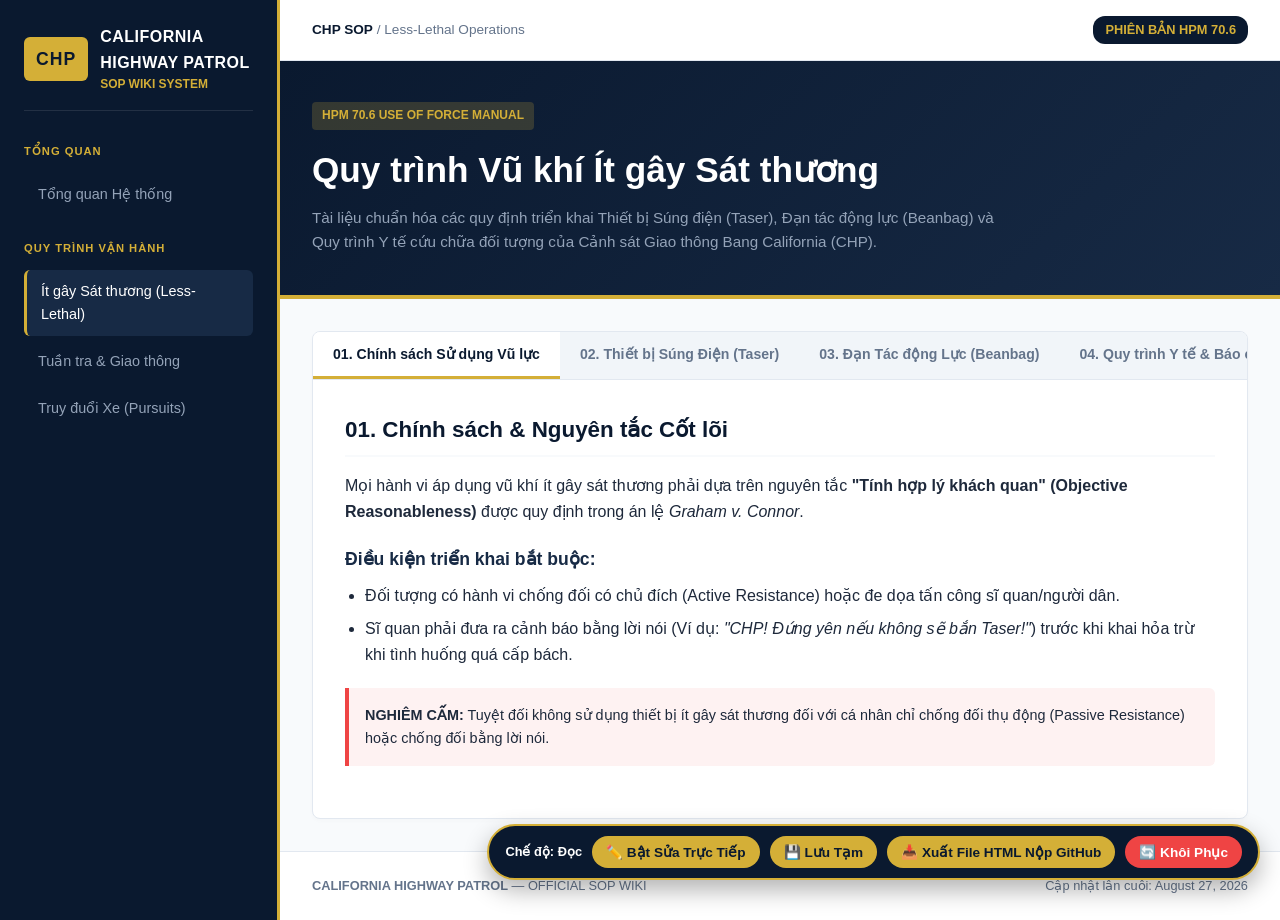
==== commit d9df8ced: "Build CHP SOP Wiki interface" ====
--- a/index.html
+++ b/index.html
@@ -1,186 +1,555 @@
 <!DOCTYPE html>
-<html lang="en">
-
+<html lang="vi">
 <head>
     <meta charset="UTF-8">
     <meta name="viewport" content="width=device-width, initial-scale=1.0">
     <title>CHP SOP Wiki - Less-Lethal Operations</title>
-    <link rel="stylesheet" href="style.css">
+    <style>
+        :root {
+            --chp-navy: #0a192f;
+            --chp-navy-light: #172a45;
+            --chp-gold: #d4af37;
+            --chp-gold-hover: #f3cf55;
+            --bg-gray: #f8fafc;
+            --card-bg: #ffffff;
+            --text-main: #1e293b;
+            --text-muted: #64748b;
+            --border-color: #e2e8f0;
+            --danger-color: #ef4444;
+            --success-color: #10b981;
+        }
+
+        * {
+            box-sizing: border-box;
+            margin: 0;
+            padding: 0;
+        }
+
+        body {
+            font-family: -apple-system, BlinkMacSystemFont, "Segoe UI", Roboto, Helvetica, Arial, sans-serif;
+            background-color: var(--bg-gray);
+            color: var(--text-main);
+            line-height: 1.6;
+            display: flex;
+            min-height: 100vh;
+        }
+
+        /* --- CONTROL BAR (CHO ADMIN/EDITOR) --- */
+        .admin-bar {
+            position: fixed;
+            bottom: 20px;
+            right: 20px;
+            background: var(--chp-navy);
+            border: 2px solid var(--chp-gold);
+            padding: 10px 16px;
+            border-radius: 30px;
+            display: flex;
+            gap: 10px;
+            align-items: center;
+            box-shadow: 0 10px 25px rgba(0,0,0,0.3);
+            z-index: 9999;
+        }
+
+        .admin-btn {
+            background: var(--chp-gold);
+            color: var(--chp-navy);
+            border: none;
+            padding: 8px 14px;
+            border-radius: 20px;
+            font-weight: 700;
+            font-size: 0.85rem;
+            cursor: pointer;
+            transition: all 0.2s;
+        }
+
+        .admin-btn:hover {
+            background: var(--chp-gold-hover);
+            transform: translateY(-2px);
+        }
+
+        .admin-btn.danger {
+            background: var(--danger-color);
+            color: white;
+        }
+
+        /* --- EDITING HIGHLIGHT --- */
+        [contenteditable="true"] {
+            outline: 2px dashed var(--chp-gold) !important;
+            background-color: rgba(212, 175, 55, 0.05);
+            padding: 2px 4px;
+            border-radius: 4px;
+        }
+
+        /* --- APP LAYOUT --- */
+        .app-container {
+            display: flex;
+            width: 100%;
+        }
+
+        /* --- SIDEBAR --- */
+        .sidebar {
+            width: 280px;
+            background-color: var(--chp-navy);
+            color: white;
+            padding: 24px;
+            flex-shrink: 0;
+            display: flex;
+            flex-direction: column;
+            border-right: 3px solid var(--chp-gold);
+        }
+
+        .brand {
+            display: flex;
+            align-items: center;
+            gap: 12px;
+            margin-bottom: 32px;
+            padding-bottom: 16px;
+            border-bottom: 1px solid rgba(255,255,255,0.1);
+        }
+
+        .brand-badge {
+            background: var(--chp-gold);
+            color: var(--chp-navy);
+            font-weight: 900;
+            padding: 8px 12px;
+            border-radius: 6px;
+            font-size: 1.1rem;
+            letter-spacing: 1px;
+        }
+
+        .brand-text h2 {
+            font-size: 1rem;
+            letter-spacing: 0.5px;
+            color: #ffffff;
+        }
+
+        .brand-text p {
+            font-size: 0.75rem;
+            color: var(--chp-gold);
+            font-weight: 600;
+        }
+
+        .nav-group {
+            margin-bottom: 24px;
+        }
+
+        .nav-label {
+            font-size: 0.7rem;
+            text-transform: uppercase;
+            letter-spacing: 1px;
+            color: var(--chp-gold);
+            margin-bottom: 12px;
+            font-weight: 700;
+        }
+
+        .nav-item {
+            display: block;
+            padding: 10px 14px;
+            color: #94a3b8;
+            text-decoration: none;
+            border-radius: 6px;
+            font-size: 0.9rem;
+            font-weight: 500;
+            margin-bottom: 4px;
+            transition: all 0.2s;
+            cursor: pointer;
+        }
+
+        .nav-item:hover, .nav-item.active {
+            background-color: var(--chp-navy-light);
+            color: white;
+        }
+
+        .nav-item.active {
+            border-left: 3px solid var(--chp-gold);
+        }
+
+        /* --- MAIN CONTENT --- */
+        .main-content {
+            flex-grow: 1;
+            display: flex;
+            flex-direction: column;
+            overflow-y: auto;
+        }
+
+        .topbar {
+            background: white;
+            padding: 16px 32px;
+            border-bottom: 1px solid var(--border-color);
+            display: flex;
+            justify-content: space-between;
+            align-items: center;
+        }
+
+        .breadcrumbs {
+            font-size: 0.85rem;
+            color: var(--text-muted);
+        }
+
+        .breadcrumbs strong {
+            color: var(--chp-navy);
+        }
+
+        .hero {
+            background: linear-gradient(135deg, var(--chp-navy) 0%, var(--chp-navy-light) 100%);
+            color: white;
+            padding: 40px 32px;
+            border-bottom: 4px solid var(--chp-gold);
+        }
+
+        .hero-tag {
+            background: rgba(212, 175, 55, 0.2);
+            color: var(--chp-gold);
+            font-size: 0.75rem;
+            font-weight: 700;
+            padding: 4px 10px;
+            border-radius: 4px;
+            display: inline-block;
+            margin-bottom: 12px;
+            text-transform: uppercase;
+        }
+
+        .hero h1 {
+            font-size: 2.2rem;
+            margin-bottom: 8px;
+        }
+
+        .hero p {
+            color: #94a3b8;
+            max-width: 700px;
+            font-size: 0.95rem;
+        }
+
+        /* --- SUB TABS COMPONENT --- */
+        .content-area {
+            padding: 32px;
+        }
+
+        .sub-tab-container {
+            background: white;
+            border: 1px solid var(--border-color);
+            border-radius: 8px;
+            box-shadow: 0 2px 4px rgba(0,0,0,0.02);
+            overflow: hidden;
+        }
+
+        .sub-tab-header {
+            display: flex;
+            background: #f1f5f9;
+            border-bottom: 1px solid var(--border-color);
+            overflow-x: auto;
+        }
+
+        .sub-tab-btn {
+            padding: 14px 20px;
+            border: none;
+            background: transparent;
+            font-weight: 600;
+            font-size: 0.88rem;
+            color: var(--text-muted);
+            cursor: pointer;
+            border-bottom: 3px solid transparent;
+            transition: all 0.2s;
+            white-space: nowrap;
+        }
+
+        .sub-tab-btn:hover {
+            color: var(--chp-navy);
+            background: #e2e8f0;
+        }
+
+        .sub-tab-btn.active {
+            color: var(--chp-navy);
+            border-bottom-color: var(--chp-gold);
+            background: white;
+        }
+
+        .sub-tab-body {
+            padding: 32px;
+        }
+
+        .sub-tab-panel {
+            display: none;
+        }
+
+        .sub-tab-panel.active {
+            display: block;
+        }
+
+        .sub-tab-panel h2 {
+            color: var(--chp-navy);
+            font-size: 1.4rem;
+            margin-bottom: 16px;
+            padding-bottom: 8px;
+            border-bottom: 2px solid var(--bg-gray);
+        }
+
+        .sub-tab-panel h3 {
+            color: var(--chp-navy-light);
+            font-size: 1.1rem;
+            margin: 20px 0 10px 0;
+        }
+
+        .sub-tab-panel ul, .sub-tab-panel ol {
+            padding-left: 20px;
+            margin-bottom: 16px;
+        }
+
+        .sub-tab-panel li {
+            margin-bottom: 8px;
+        }
+
+        .info-box {
+            background: #eff6ff;
+            border-left: 4px solid #3b82f6;
+            padding: 16px;
+            border-radius: 0 6px 6px 0;
+            margin: 20px 0;
+            font-size: 0.9rem;
+        }
+
+        .warning-box {
+            background: #fef2f2;
+            border-left: 4px solid var(--danger-color);
+            padding: 16px;
+            border-radius: 0 6px 6px 0;
+            margin: 20px 0;
+            font-size: 0.9rem;
+        }
+
+        /* FOOTER */
+        .footer {
+            margin-top: auto;
+            padding: 24px 32px;
+            background: white;
+            border-top: 1px solid var(--border-color);
+            display: flex;
+            justify-content: space-between;
+            font-size: 0.8rem;
+            color: var(--text-muted);
+        }
+    </style>
 </head>
-
 <body>
 
-<div class="app">
-
-    <!-- =========================
-         SIDEBAR (MAIN TABS)
-    ========================== -->
-    <aside class="sidebar">
-
-        <div class="sidebar-brand">
-            <div class="brand-mark">CHP</div>
-            <div class="brand-info">
-                <div class="brand-name">California Highway Patrol</div>
-                <div class="brand-label">SOP WIKI</div>
+    <!-- CONTROL BAR CHO CHỈNH SỬA TRỰC TIẾP -->
+    <div class="admin-bar">
+        <span id="edit-status" style="color:white; font-size: 0.8rem; font-weight:600;">Chế độ: Đọc</span>
+        <button class="admin-btn" onclick="toggleEditMode()">✏️ Bật Sửa Trực Tiếp</button>
+        <button class="admin-btn" onclick="saveToLocal()">💾 Lưu Tạm</button>
+        <button class="admin-btn" onclick="exportHTML()">📥 Xuất File HTML Nộp GitHub</button>
+        <button class="admin-btn danger" onclick="resetDefault()">🔄 Khôi Phục</button>
+    </div>
+
+    <div class="app-container">
+
+        <!-- SIDEBAR -->
+        <aside class="sidebar">
+            <div class="brand">
+                <div class="brand-badge">CHP</div>
+                <div class="brand-text">
+                    <h2 class="editable">CALIFORNIA HIGHWAY PATROL</h2>
+                    <p class="editable">SOP WIKI SYSTEM</p>
+                </div>
             </div>
-        </div>
-
-        <nav class="navigation">
-            <div class="nav-section">
-                <div class="nav-label">MAIN NAVIGATION</div>
+
+            <nav class="navigation">
+                <div class="nav-group">
+                    <div class="nav-label">TỔNG QUAN</div>
+                    <a class="nav-item" onclick="switchMainTab('overview')">Tổng quan Hệ thống</a>
+                </div>
+
+                <div class="nav-group">
+                    <div class="nav-label">QUY TRÌNH VẬN HÀNH</div>
+                    <a class="nav-item active" onclick="switchMainTab('less-lethal')">Ít gây Sát thương (Less-Lethal)</a>
+                    <a class="nav-item">Tuần tra & Giao thông</a>
+                    <a class="nav-item">Truy đuổi Xe (Pursuits)</a>
+                </div>
+            </nav>
+        </aside>
+
+        <!-- MAIN CONTENT -->
+        <main class="main-content">
+
+            <header class="topbar">
+                <div class="breadcrumbs">
+                    <strong>CHP SOP</strong> / <span id="bc-title">Less-Lethal Operations</span>
+                </div>
+                <div style="font-size:0.8rem; font-weight:600; color:var(--chp-gold); background:var(--chp-navy); padding:4px 12px; border-radius:12px;">
+                    PHIÊN BẢN HPM 70.6
+                </div>
+            </header>
+
+            <!-- HERO SECTION -->
+            <section class="hero">
+                <span class="hero-tag editable">HPM 70.6 USE OF FORCE MANUAL</span>
+                <h1 class="editable">Quy trình Vũ khí Ít gây Sát thương</h1>
+                <p class="editable">Tài liệu chuẩn hóa các quy định triển khai Thiết bị Súng điện (Taser), Đạn tác động lực (Beanbag) và Quy trình Y tế cứu chữa đối tượng của Cảnh sát Giao thông Bang California (CHP).</p>
+            </section>
+
+            <!-- CONTENT AREA WITH SUB-TABS -->
+            <div class="content-area">
                 
-                <!-- Main Tab Buttons -->
-                <button class="nav-link main-tab-btn" onclick="switchMainTab('overview-tab', this)">
-                    Overview
-                </button>
-                <button class="nav-link main-tab-btn active" onclick="switchMainTab('less-lethal-tab', this)">
-                    Less-Lethal Operations
-                </button>
+                <div class="sub-tab-container">
+                    
+                    <!-- SUB-TABS HEADER -->
+                    <div class="sub-tab-header">
+                        <button class="sub-tab-btn active" onclick="openSubTab(event, 'sub-policy')">01. Chính sách Sử dụng Vũ lực</button>
+                        <button class="sub-tab-btn" onclick="openSubTab(event, 'sub-taser')">02. Thiết bị Súng Điện (Taser)</button>
+                        <button class="sub-tab-btn" onclick="openSubTab(event, 'sub-impact')">03. Đạn Tác động Lực (Beanbag)</button>
+                        <button class="sub-tab-btn" onclick="openSubTab(event, 'sub-medical')">04. Quy trình Y tế & Báo cáo</button>
+                    </div>
+
+                    <!-- SUB-TABS BODY -->
+                    <div class="sub-tab-body">
+
+                        <!-- TAB 1 -->
+                        <div id="sub-policy" class="sub-tab-panel active">
+                            <h2 class="editable">01. Chính sách & Nguyên tắc Cốt lõi</h2>
+                            <p class="editable">Mọi hành vi áp dụng vũ khí ít gây sát thương phải dựa trên nguyên tắc <strong>"Tính hợp lý khách quan" (Objective Reasonableness)</strong> được quy định trong án lệ <em>Graham v. Connor</em>.</p>
+
+                            <h3 class="editable">Điều kiện triển khai bắt buộc:</h3>
+                            <ul>
+                                <li class="editable">Đối tượng có hành vi chống đối có chủ đích (Active Resistance) hoặc đe dọa tấn công sĩ quan/người dân.</li>
+                                <li class="editable">Sĩ quan phải đưa ra cảnh báo bằng lời nói (Ví dụ: <em>"CHP! Đứng yên nếu không sẽ bắn Taser!"</em>) trước khi khai hỏa trừ khi tình huống quá cấp bách.</li>
+                            </ul>
+
+                            <div class="warning-box editable">
+                                <strong>NGHIÊM CẤM:</strong> Tuyệt đối không sử dụng thiết bị ít gây sát thương đối với cá nhân chỉ chống đối thụ động (Passive Resistance) hoặc chống đối bằng lời nói.
+                            </div>
+                        </div>
+
+                        <!-- TAB 2 -->
+                        <div id="sub-taser" class="sub-tab-panel">
+                            <h2 class="editable">02. Thiết bị Control Điện tử (Taser/ECD)</h2>
+                            <p class="editable">Sử dụng công nghệ xung điện gây vô hiệu hóa cơ học (NMI) để khống chế đối tượng.</p>
+
+                            <h3 class="editable">Vùng Bắn Mục Tiêu (Target Areas):</h3>
+                            <ul>
+                                <li class="editable"><strong>Mặt sau (Ưu tiên số 1):</strong> Bắn vào lưng bên dưới đường cổ áo. Giảm rủi ro gây chấn thương mắt/mặt và cho hiệu quả cao nhất.</li>
+                                <li class="editable"><strong>Mặt trước:</strong> Vùng bụng dưới và bắp đùi. Tránh bắn trực tiếp vào ngực, tim, cổ và hạ bộ.</li>
+                            </ul>
+
+                            <div class="info-box editable">
+                                <strong>Giới hạn Chu kỳ:</strong> Mỗi lần bấm cò kéo dài 5 giây. Không áp dụng quá 3 chu kỳ (15 giây) trên cùng một đối tượng để tránh nguy cơ ngừng tim.
+                            </div>
+                        </div>
+
+                        <!-- TAB 3 -->
+                        <div id="sub-impact" class="sub-tab-panel">
+                            <h2 class="editable">03. Đạn Tác động Lực (Beanbag Rounds)</h2>
+                            <p class="editable">Đạn túi đậu 12-Gauge được bắn từ súng Shotgun chuyên dụng có báng và ốp lót màu cam/xanh lá để tránh nhầm lẫn với đạn thật.</p>
+
+                            <h3 class="editable">Khoảng cách & Vùng tác động:</h3>
+                            <ul>
+                                <li class="editable"><strong>Khoảng cách tối thiểu:</strong> 15 feet (khoảng 5 mét). Bắn ở cự cự gần hơn 5m có thể gây xuyên thấu tử vong.</li>
+                                <li class="editable"><strong>Vùng cho phép bắn:</strong> Vùng cơ lớn như mông, bắp đùi, hoặc cẳng chân.</li>
+                                <li class="editable"><strong>Vùng cấm bắn:</strong> Đầu, cổ, ngực, cột sống (Trừ khi tình huống cho phép dùng lực lượng sát thương).</li>
+                            </ul>
+                        </div>
+
+                        <!-- TAB 4 -->
+                        <div id="sub-medical" class="sub-tab-panel">
+                            <h2 class="editable">04. Quy trình Cấp cứu Y tế & Báo cáo Form 268</h2>
+                            <h3 class="editable">1. Hỗ trợ Y tế Bắt buộc</h3>
+                            <p class="editable">Mọi cá nhân bị trúng đạn Beanbag hoặc bị ghim đầu kim Taser đều phải được nhân viên y tế (Paramedics) kiểm tra tại hiện trường hoặc đưa tới bệnh viện.</p>
+
+                            <h3 class="editable">2. Báo cáo Sử dụng Vũ lực (CHP Form 268)</h3>
+                            <p class="editable">Sĩ quan phải hoàn thành báo cáo CHP 268 trước khi kết thúc ca làm việc, ghi rõ:</p>
+                            <ul>
+                                <li class="editable">Số chu kỳ Taser hoặc số lượng đạn Beanbag đã bắn.</li>
+                                <li class="editable">Vị trí trúng đạn trên cơ thể đối tượng.</li>
+                                <li class="editable">Tên đơn vị Y tế đã tiếp nhận và sơ cứu đối tượng.</li>
+                            </ul>
+                        </div>
+
+                    </div>
+                </div>
+
             </div>
-        </nav>
-
-        <div class="sidebar-footer">
-            <div class="version">VERSION 1.0</div>
-            <div>CHP SOP Wiki</div>
-        </div>
-
-    </aside>
-
-    <!-- =========================
-         MAIN CONTENT AREA
-    ========================== -->
-    <main class="main">
-
-        <header class="topbar">
-            <button class="mobile-menu" onclick="toggleSidebar()">☰</button>
-            <div class="breadcrumbs">
-                <strong>CHP SOP</strong>
-                <span>/</span>
-                <span id="breadcrumb-current">Less-Lethal Operations</span>
-            </div>
-        </header>
-
-        <!-- =========================================================
-             TAB 1: OVERVIEW (MAIN TAB)
-        ========================================================== -->
-        <div id="overview-tab" class="main-tab-content" style="display: none;">
-            <section class="hero">
-                <div class="hero-eyebrow">CALIFORNIA HIGHWAY PATROL</div>
-                <h1>Standard Operating<br>Procedure Wiki</h1>
-                <p>Centralized documentation for departmental policies and field operations.</p>
-            </section>
-        </div>
-
-        <!-- =========================================================
-             TAB 2: LESS-LETHAL OPERATIONS (MAIN TAB WITH SUB-TABS)
-        ========================================================== -->
-        <div id="less-lethal-tab" class="main-tab-content">
-
-            <section class="hero">
-                <div class="hero-eyebrow">USE OF FORCE POLICY</div>
-                <h1>Less-Lethal Operations</h1>
-                <p>Standard Operating Procedures governing less-lethal equipment, deployment criteria, and tactical operations.</p>
-            </section>
-
-            <!-- SUB-TABS NAVIGATION -->
-            <div class="sub-tab-navigation">
-                <button class="sub-tab-btn active" onclick="switchSubTab('sub-general', this)">
-                    01. General Policy
-                </button>
-                <button class="sub-tab-btn" onclick="switchSubTab('sub-continuum', this)">
-                    02. Force Continuum
-                </button>
-                <button class="sub-tab-btn" onclick="switchSubTab('sub-ecd', this)">
-                    03. Electronic Control Device
-                </button>
-                <button class="sub-tab-btn" onclick="switchSubTab('sub-quickref', this)">
-                    04. Quick Reference
-                </button>
-            </div>
-
-            <!-- SUB-TAB CONTENT 1 -->
-            <div id="sub-general" class="sub-tab-content active">
-                <div class="content-panel">
-                    <h2>01. General Policy</h2>
-                    <p>Standard protocols regarding authorization, proportionality, and de-escalation prior to employing less-lethal force options.</p>
-                </div>
-            </div>
-
-            <!-- SUB-TAB CONTENT 2 -->
-            <div id="sub-continuum" class="sub-tab-content" style="display: none;">
-                <div class="content-panel">
-                    <h2>02. Use of Force Continuum</h2>
-                    <p>Detailed matrix defining subject resistance levels and the corresponding authorized response thresholds.</p>
-                </div>
-            </div>
-
-            <!-- SUB-TAB CONTENT 3 -->
-            <div id="sub-ecd" class="sub-tab-content" style="display: none;">
-                <div class="content-panel">
-                    <h2>03. Electronic Control Device (ECD)</h2>
-                    <p>Deployment guidelines, target zones, probe placement rules, and mandatory post-deployment medical procedures.</p>
-                </div>
-            </div>
-
-            <!-- SUB-TAB CONTENT 4 -->
-            <div id="sub-quickref" class="sub-tab-content" style="display: none;">
-                <div class="content-panel">
-                    <h2>04. Quick Reference</h2>
-                    <p>Summary checklists, reporting requirements, and supervisor notification protocols for field supervisors.</p>
-                </div>
-            </div>
-
-        </div>
-
-        <footer class="footer">
-            <div>
-                <strong>CALIFORNIA HIGHWAY PATROL</strong>
-                <span>SOP WIKI</span>
-            </div>
-            <div class="footer-right">
-                <span>Documentation Version 1.0</span>
-                <span>© 2026</span>
-            </div>
-        </footer>
-
-    </main>
-
-</div>
-
-<!-- JavaScript cho chuyển đổi Tab -->
-<script>
-    // Chuyển đổi Tab Chính (Main Tabs)
-    function switchMainTab(tabId, element) {
-        document.querySelectorAll('.main-tab-content').forEach(tab => {
-            tab.style.display = 'none';
+
+            <!-- FOOTER -->
+            <footer class="footer">
+                <div>
+                    <strong>CALIFORNIA HIGHWAY PATROL</strong> — OFFICIAL SOP WIKI
+                </div>
+                <div>
+                    Cập nhật lần cuối: <span id="last-update" class="editable">August 27, 2026</span>
+                </div>
+            </footer>
+
+        </main>
+    </div>
+
+    <!-- JAVASCRIPT HỆ THỐNG -->
+    <script>
+        // Switch Sub-Tabs
+        function openSubTab(evt, tabId) {
+            document.querySelectorAll('.sub-tab-panel').forEach(panel => panel.classList.remove('active'));
+            document.querySelectorAll('.sub-tab-btn').forEach(btn => btn.classList.remove('active'));
+            
+            document.getElementById(tabId).classList.add('active');
+            if(evt) evt.currentTarget.classList.add('active');
+        }
+
+        // Feature: Inline Live Editing
+        let isEditMode = false;
+
+        function toggleEditMode() {
+            isEditMode = !isEditMode;
+            const editables = document.querySelectorAll('.editable, h1, h2, h3, p, li, span.hero-tag');
+            
+            editables.forEach(el => {
+                el.contentEditable = isEditMode ? "true" : "false";
+            });
+
+            const status = document.getElementById('edit-status');
+            status.innerText = isEditMode ? "Chế độ: CHỈNH SỬA (Click vào chữ để sửa)" : "Chế độ: Đọc";
+            status.style.color = isEditMode ? "#10b981" : "white";
+        }
+
+        // Save to LocalStorage
+        function saveToLocal() {
+            const content = document.body.innerHTML;
+            localStorage.setItem('chp_wiki_content', content);
+            alert('✅ Đã lưu tạm vào trình duyệt! (Lưu ý: Để lưu vĩnh viễn cho tất cả mọi người xem, hãy bấm nút "Xuất File HTML" và up lên GitHub).');
+        }
+
+        // Restore from LocalStorage if exists
+        window.addEventListener('DOMContentLoaded', () => {
+            const savedContent = localStorage.getItem('chp_wiki_content');
+            if (savedContent) {
+                // Tự động nạp bản lưu gần nhất nếu có
+            }
         });
-        document.querySelectorAll('.main-tab-btn').forEach(btn => {
-            btn.classList.remove('active');
-        });
-
-        document.getElementById(tabId).style.display = 'block';
-        element.classList.add('active');
-
-        // Cập nhật Breadcrumb
-        document.getElementById('breadcrumb-current').innerText = element.innerText.trim();
-    }
-
-    // Chuyển đổi Tab Con (Sub Tabs)
-    function switchSubTab(subTabId, element) {
-        document.querySelectorAll('.sub-tab-content').forEach(content => {
-            content.style.display = 'none';
-            content.classList.remove('active');
-        });
-        document.querySelectorAll('.sub-tab-btn').forEach(btn => {
-            btn.classList.remove('active');
-        });
-
-        const activeSubContent = document.getElementById(subTabId);
-        activeSubContent.style.display = 'block';
-        activeSubContent.classList.add('active');
-        element.classList.add('active');
-    }
-</script>
-
+
+        // Reset
+        function resetDefault() {
+            if(confirm('Bạn có chắc muốn xóa bản sửa tạm và khôi phục về mặc định?')) {
+                localStorage.removeItem('chp_wiki_content');
+                location.reload();
+            }
+        }
+
+        // Export Clean HTML File for GitHub Deployment
+        function exportHTML() {
+            // Tắt edit mode trước khi export
+            if(isEditMode) toggleEditMode();
+
+            // Clone document để làm sạch
+            const cloneDoc = document.documentElement.cloneNode(true);
+            
+            // Xóa thuộc tính contenteditable
+            cloneDoc.querySelectorAll('[contenteditable]').forEach(el => el.removeAttribute('contenteditable'));
+
+            const htmlContent = "<!DOCTYPE html>\n" + cloneDoc.outerHTML;
+            
+            const blob = new Blob([htmlContent], { type: 'text/html' });
+            const a = document.createElement('a');
+            a.href = URL.createObjectURL(blob);
+            a.download = 'index.html';
+            a.click();
+        }
+    </script>
 </body>
 </html>
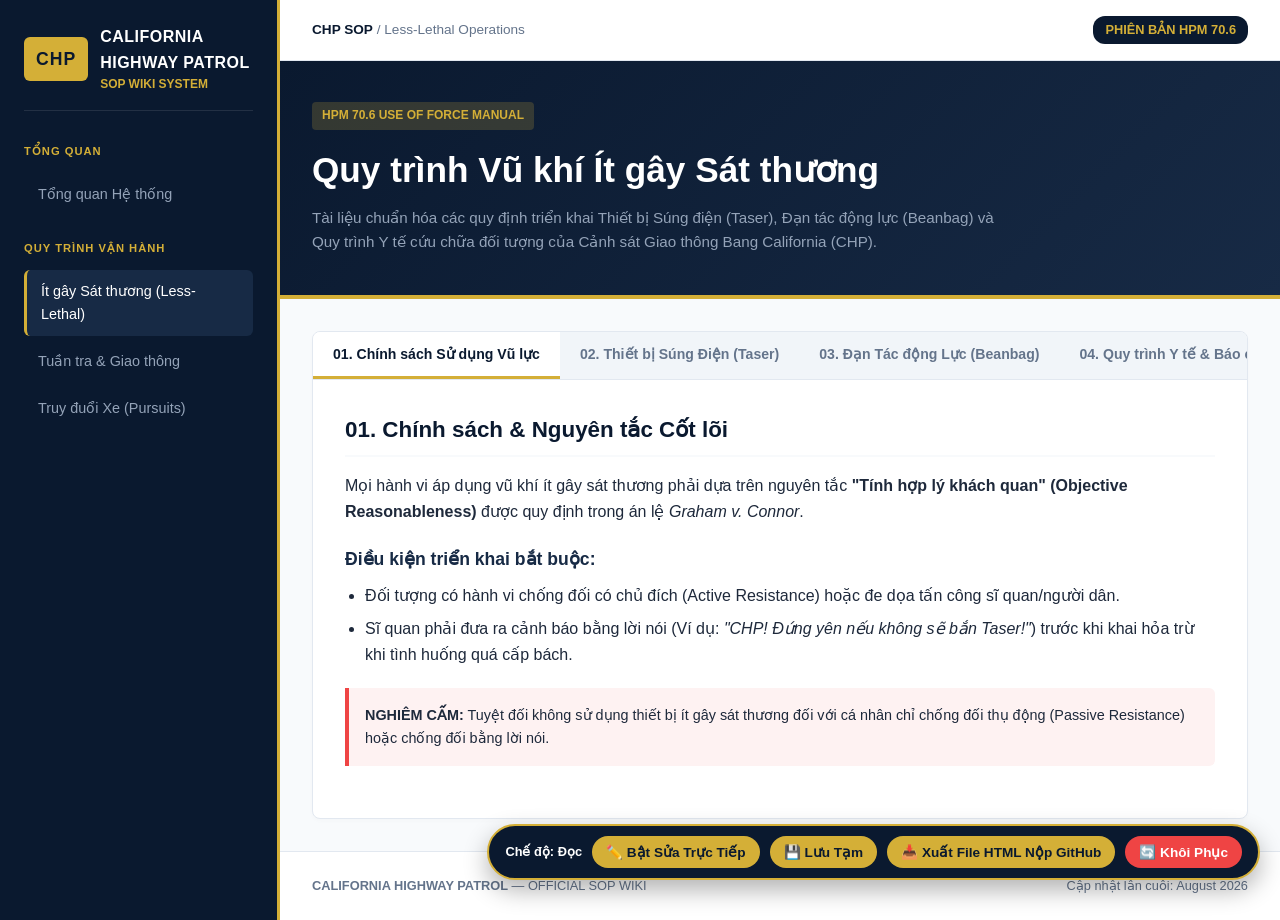
==== commit 756dabf3: "Build CHP SOP Wiki interface" ====
--- a/index.html
+++ b/index.html
@@ -4,335 +4,12 @@
     <meta charset="UTF-8">
     <meta name="viewport" content="width=device-width, initial-scale=1.0">
     <title>CHP SOP Wiki - Less-Lethal Operations</title>
-    <style>
-        :root {
-            --chp-navy: #0a192f;
-            --chp-navy-light: #172a45;
-            --chp-gold: #d4af37;
-            --chp-gold-hover: #f3cf55;
-            --bg-gray: #f8fafc;
-            --card-bg: #ffffff;
-            --text-main: #1e293b;
-            --text-muted: #64748b;
-            --border-color: #e2e8f0;
-            --danger-color: #ef4444;
-            --success-color: #10b981;
-        }
-
-        * {
-            box-sizing: border-box;
-            margin: 0;
-            padding: 0;
-        }
-
-        body {
-            font-family: -apple-system, BlinkMacSystemFont, "Segoe UI", Roboto, Helvetica, Arial, sans-serif;
-            background-color: var(--bg-gray);
-            color: var(--text-main);
-            line-height: 1.6;
-            display: flex;
-            min-height: 100vh;
-        }
-
-        /* --- CONTROL BAR (CHO ADMIN/EDITOR) --- */
-        .admin-bar {
-            position: fixed;
-            bottom: 20px;
-            right: 20px;
-            background: var(--chp-navy);
-            border: 2px solid var(--chp-gold);
-            padding: 10px 16px;
-            border-radius: 30px;
-            display: flex;
-            gap: 10px;
-            align-items: center;
-            box-shadow: 0 10px 25px rgba(0,0,0,0.3);
-            z-index: 9999;
-        }
-
-        .admin-btn {
-            background: var(--chp-gold);
-            color: var(--chp-navy);
-            border: none;
-            padding: 8px 14px;
-            border-radius: 20px;
-            font-weight: 700;
-            font-size: 0.85rem;
-            cursor: pointer;
-            transition: all 0.2s;
-        }
-
-        .admin-btn:hover {
-            background: var(--chp-gold-hover);
-            transform: translateY(-2px);
-        }
-
-        .admin-btn.danger {
-            background: var(--danger-color);
-            color: white;
-        }
-
-        /* --- EDITING HIGHLIGHT --- */
-        [contenteditable="true"] {
-            outline: 2px dashed var(--chp-gold) !important;
-            background-color: rgba(212, 175, 55, 0.05);
-            padding: 2px 4px;
-            border-radius: 4px;
-        }
-
-        /* --- APP LAYOUT --- */
-        .app-container {
-            display: flex;
-            width: 100%;
-        }
-
-        /* --- SIDEBAR --- */
-        .sidebar {
-            width: 280px;
-            background-color: var(--chp-navy);
-            color: white;
-            padding: 24px;
-            flex-shrink: 0;
-            display: flex;
-            flex-direction: column;
-            border-right: 3px solid var(--chp-gold);
-        }
-
-        .brand {
-            display: flex;
-            align-items: center;
-            gap: 12px;
-            margin-bottom: 32px;
-            padding-bottom: 16px;
-            border-bottom: 1px solid rgba(255,255,255,0.1);
-        }
-
-        .brand-badge {
-            background: var(--chp-gold);
-            color: var(--chp-navy);
-            font-weight: 900;
-            padding: 8px 12px;
-            border-radius: 6px;
-            font-size: 1.1rem;
-            letter-spacing: 1px;
-        }
-
-        .brand-text h2 {
-            font-size: 1rem;
-            letter-spacing: 0.5px;
-            color: #ffffff;
-        }
-
-        .brand-text p {
-            font-size: 0.75rem;
-            color: var(--chp-gold);
-            font-weight: 600;
-        }
-
-        .nav-group {
-            margin-bottom: 24px;
-        }
-
-        .nav-label {
-            font-size: 0.7rem;
-            text-transform: uppercase;
-            letter-spacing: 1px;
-            color: var(--chp-gold);
-            margin-bottom: 12px;
-            font-weight: 700;
-        }
-
-        .nav-item {
-            display: block;
-            padding: 10px 14px;
-            color: #94a3b8;
-            text-decoration: none;
-            border-radius: 6px;
-            font-size: 0.9rem;
-            font-weight: 500;
-            margin-bottom: 4px;
-            transition: all 0.2s;
-            cursor: pointer;
-        }
-
-        .nav-item:hover, .nav-item.active {
-            background-color: var(--chp-navy-light);
-            color: white;
-        }
-
-        .nav-item.active {
-            border-left: 3px solid var(--chp-gold);
-        }
-
-        /* --- MAIN CONTENT --- */
-        .main-content {
-            flex-grow: 1;
-            display: flex;
-            flex-direction: column;
-            overflow-y: auto;
-        }
-
-        .topbar {
-            background: white;
-            padding: 16px 32px;
-            border-bottom: 1px solid var(--border-color);
-            display: flex;
-            justify-content: space-between;
-            align-items: center;
-        }
-
-        .breadcrumbs {
-            font-size: 0.85rem;
-            color: var(--text-muted);
-        }
-
-        .breadcrumbs strong {
-            color: var(--chp-navy);
-        }
-
-        .hero {
-            background: linear-gradient(135deg, var(--chp-navy) 0%, var(--chp-navy-light) 100%);
-            color: white;
-            padding: 40px 32px;
-            border-bottom: 4px solid var(--chp-gold);
-        }
-
-        .hero-tag {
-            background: rgba(212, 175, 55, 0.2);
-            color: var(--chp-gold);
-            font-size: 0.75rem;
-            font-weight: 700;
-            padding: 4px 10px;
-            border-radius: 4px;
-            display: inline-block;
-            margin-bottom: 12px;
-            text-transform: uppercase;
-        }
-
-        .hero h1 {
-            font-size: 2.2rem;
-            margin-bottom: 8px;
-        }
-
-        .hero p {
-            color: #94a3b8;
-            max-width: 700px;
-            font-size: 0.95rem;
-        }
-
-        /* --- SUB TABS COMPONENT --- */
-        .content-area {
-            padding: 32px;
-        }
-
-        .sub-tab-container {
-            background: white;
-            border: 1px solid var(--border-color);
-            border-radius: 8px;
-            box-shadow: 0 2px 4px rgba(0,0,0,0.02);
-            overflow: hidden;
-        }
-
-        .sub-tab-header {
-            display: flex;
-            background: #f1f5f9;
-            border-bottom: 1px solid var(--border-color);
-            overflow-x: auto;
-        }
-
-        .sub-tab-btn {
-            padding: 14px 20px;
-            border: none;
-            background: transparent;
-            font-weight: 600;
-            font-size: 0.88rem;
-            color: var(--text-muted);
-            cursor: pointer;
-            border-bottom: 3px solid transparent;
-            transition: all 0.2s;
-            white-space: nowrap;
-        }
-
-        .sub-tab-btn:hover {
-            color: var(--chp-navy);
-            background: #e2e8f0;
-        }
-
-        .sub-tab-btn.active {
-            color: var(--chp-navy);
-            border-bottom-color: var(--chp-gold);
-            background: white;
-        }
-
-        .sub-tab-body {
-            padding: 32px;
-        }
-
-        .sub-tab-panel {
-            display: none;
-        }
-
-        .sub-tab-panel.active {
-            display: block;
-        }
-
-        .sub-tab-panel h2 {
-            color: var(--chp-navy);
-            font-size: 1.4rem;
-            margin-bottom: 16px;
-            padding-bottom: 8px;
-            border-bottom: 2px solid var(--bg-gray);
-        }
-
-        .sub-tab-panel h3 {
-            color: var(--chp-navy-light);
-            font-size: 1.1rem;
-            margin: 20px 0 10px 0;
-        }
-
-        .sub-tab-panel ul, .sub-tab-panel ol {
-            padding-left: 20px;
-            margin-bottom: 16px;
-        }
-
-        .sub-tab-panel li {
-            margin-bottom: 8px;
-        }
-
-        .info-box {
-            background: #eff6ff;
-            border-left: 4px solid #3b82f6;
-            padding: 16px;
-            border-radius: 0 6px 6px 0;
-            margin: 20px 0;
-            font-size: 0.9rem;
-        }
-
-        .warning-box {
-            background: #fef2f2;
-            border-left: 4px solid var(--danger-color);
-            padding: 16px;
-            border-radius: 0 6px 6px 0;
-            margin: 20px 0;
-            font-size: 0.9rem;
-        }
-
-        /* FOOTER */
-        .footer {
-            margin-top: auto;
-            padding: 24px 32px;
-            background: white;
-            border-top: 1px solid var(--border-color);
-            display: flex;
-            justify-content: space-between;
-            font-size: 0.8rem;
-            color: var(--text-muted);
-        }
-    </style>
+    <!-- Liên kết file CSS -->
+    <link rel="stylesheet" href="./style.css">
 </head>
 <body>
 
-    <!-- CONTROL BAR CHO CHỈNH SỬA TRỰC TIẾP -->
+    <!-- BAR QUẢN TRỊ (CHỈNH SỬA TRỰC TIẾP) -->
     <div class="admin-bar">
         <span id="edit-status" style="color:white; font-size: 0.8rem; font-weight:600;">Chế độ: Đọc</span>
         <button class="admin-btn" onclick="toggleEditMode()">✏️ Bật Sửa Trực Tiếp</button>
@@ -356,12 +33,12 @@
             <nav class="navigation">
                 <div class="nav-group">
                     <div class="nav-label">TỔNG QUAN</div>
-                    <a class="nav-item" onclick="switchMainTab('overview')">Tổng quan Hệ thống</a>
+                    <a class="nav-item">Tổng quan Hệ thống</a>
                 </div>
 
                 <div class="nav-group">
                     <div class="nav-label">QUY TRÌNH VẬN HÀNH</div>
-                    <a class="nav-item active" onclick="switchMainTab('less-lethal')">Ít gây Sát thương (Less-Lethal)</a>
+                    <a class="nav-item active">Ít gây Sát thương (Less-Lethal)</a>
                     <a class="nav-item">Tuần tra & Giao thông</a>
                     <a class="nav-item">Truy đuổi Xe (Pursuits)</a>
                 </div>
@@ -474,82 +151,14 @@
                     <strong>CALIFORNIA HIGHWAY PATROL</strong> — OFFICIAL SOP WIKI
                 </div>
                 <div>
-                    Cập nhật lần cuối: <span id="last-update" class="editable">August 27, 2026</span>
+                    Cập nhật lần cuối: <span id="last-update" class="editable">August 2026</span>
                 </div>
             </footer>
 
         </main>
     </div>
 
-    <!-- JAVASCRIPT HỆ THỐNG -->
-    <script>
-        // Switch Sub-Tabs
-        function openSubTab(evt, tabId) {
-            document.querySelectorAll('.sub-tab-panel').forEach(panel => panel.classList.remove('active'));
-            document.querySelectorAll('.sub-tab-btn').forEach(btn => btn.classList.remove('active'));
-            
-            document.getElementById(tabId).classList.add('active');
-            if(evt) evt.currentTarget.classList.add('active');
-        }
-
-        // Feature: Inline Live Editing
-        let isEditMode = false;
-
-        function toggleEditMode() {
-            isEditMode = !isEditMode;
-            const editables = document.querySelectorAll('.editable, h1, h2, h3, p, li, span.hero-tag');
-            
-            editables.forEach(el => {
-                el.contentEditable = isEditMode ? "true" : "false";
-            });
-
-            const status = document.getElementById('edit-status');
-            status.innerText = isEditMode ? "Chế độ: CHỈNH SỬA (Click vào chữ để sửa)" : "Chế độ: Đọc";
-            status.style.color = isEditMode ? "#10b981" : "white";
-        }
-
-        // Save to LocalStorage
-        function saveToLocal() {
-            const content = document.body.innerHTML;
-            localStorage.setItem('chp_wiki_content', content);
-            alert('✅ Đã lưu tạm vào trình duyệt! (Lưu ý: Để lưu vĩnh viễn cho tất cả mọi người xem, hãy bấm nút "Xuất File HTML" và up lên GitHub).');
-        }
-
-        // Restore from LocalStorage if exists
-        window.addEventListener('DOMContentLoaded', () => {
-            const savedContent = localStorage.getItem('chp_wiki_content');
-            if (savedContent) {
-                // Tự động nạp bản lưu gần nhất nếu có
-            }
-        });
-
-        // Reset
-        function resetDefault() {
-            if(confirm('Bạn có chắc muốn xóa bản sửa tạm và khôi phục về mặc định?')) {
-                localStorage.removeItem('chp_wiki_content');
-                location.reload();
-            }
-        }
-
-        // Export Clean HTML File for GitHub Deployment
-        function exportHTML() {
-            // Tắt edit mode trước khi export
-            if(isEditMode) toggleEditMode();
-
-            // Clone document để làm sạch
-            const cloneDoc = document.documentElement.cloneNode(true);
-            
-            // Xóa thuộc tính contenteditable
-            cloneDoc.querySelectorAll('[contenteditable]').forEach(el => el.removeAttribute('contenteditable'));
-
-            const htmlContent = "<!DOCTYPE html>\n" + cloneDoc.outerHTML;
-            
-            const blob = new Blob([htmlContent], { type: 'text/html' });
-            const a = document.createElement('a');
-            a.href = URL.createObjectURL(blob);
-            a.download = 'index.html';
-            a.click();
-        }
-    </script>
+    <!-- Liên kết file JS -->
+    <script src="./script.js"></script>
 </body>
 </html>
--- a/style.css
+++ b/style.css
@@ -0,0 +1,323 @@
+:root {
+    --chp-navy: #0a192f;
+    --chp-navy-light: #172a45;
+    --chp-gold: #d4af37;
+    --chp-gold-hover: #f3cf55;
+    --bg-gray: #f8fafc;
+    --card-bg: #ffffff;
+    --text-main: #1e293b;
+    --text-muted: #64748b;
+    --border-color: #e2e8f0;
+    --danger-color: #ef4444;
+    --success-color: #10b981;
+}
+
+* {
+    box-sizing: border-box;
+    margin: 0;
+    padding: 0;
+}
+
+body {
+    font-family: -apple-system, BlinkMacSystemFont, "Segoe UI", Roboto, Helvetica, Arial, sans-serif;
+    background-color: var(--bg-gray);
+    color: var(--text-main);
+    line-height: 1.6;
+    display: flex;
+    min-height: 100vh;
+}
+
+/* CONTROL BAR FOR ADMIN */
+.admin-bar {
+    position: fixed;
+    bottom: 20px;
+    right: 20px;
+    background: var(--chp-navy);
+    border: 2px solid var(--chp-gold);
+    padding: 10px 16px;
+    border-radius: 30px;
+    display: flex;
+    gap: 10px;
+    align-items: center;
+    box-shadow: 0 10px 25px rgba(0,0,0,0.3);
+    z-index: 9999;
+}
+
+.admin-btn {
+    background: var(--chp-gold);
+    color: var(--chp-navy);
+    border: none;
+    padding: 8px 14px;
+    border-radius: 20px;
+    font-weight: 700;
+    font-size: 0.85rem;
+    cursor: pointer;
+    transition: all 0.2s;
+}
+
+.admin-btn:hover {
+    background: var(--chp-gold-hover);
+    transform: translateY(-2px);
+}
+
+.admin-btn.danger {
+    background: var(--danger-color);
+    color: white;
+}
+
+/* EDITING HIGHLIGHT */
+[contenteditable="true"] {
+    outline: 2px dashed var(--chp-gold) !important;
+    background-color: rgba(212, 175, 55, 0.05);
+    padding: 2px 4px;
+    border-radius: 4px;
+}
+
+/* LAYOUT */
+.app-container {
+    display: flex;
+    width: 100%;
+}
+
+/* SIDEBAR */
+.sidebar {
+    width: 280px;
+    background-color: var(--chp-navy);
+    color: white;
+    padding: 24px;
+    flex-shrink: 0;
+    display: flex;
+    flex-direction: column;
+    border-right: 3px solid var(--chp-gold);
+}
+
+.brand {
+    display: flex;
+    align-items: center;
+    gap: 12px;
+    margin-bottom: 32px;
+    padding-bottom: 16px;
+    border-bottom: 1px solid rgba(255,255,255,0.1);
+}
+
+.brand-badge {
+    background: var(--chp-gold);
+    color: var(--chp-navy);
+    font-weight: 900;
+    padding: 8px 12px;
+    border-radius: 6px;
+    font-size: 1.1rem;
+    letter-spacing: 1px;
+}
+
+.brand-text h2 {
+    font-size: 1rem;
+    letter-spacing: 0.5px;
+    color: #ffffff;
+}
+
+.brand-text p {
+    font-size: 0.75rem;
+    color: var(--chp-gold);
+    font-weight: 600;
+}
+
+.nav-group {
+    margin-bottom: 24px;
+}
+
+.nav-label {
+    font-size: 0.7rem;
+    text-transform: uppercase;
+    letter-spacing: 1px;
+    color: var(--chp-gold);
+    margin-bottom: 12px;
+    font-weight: 700;
+}
+
+.nav-item {
+    display: block;
+    padding: 10px 14px;
+    color: #94a3b8;
+    text-decoration: none;
+    border-radius: 6px;
+    font-size: 0.9rem;
+    font-weight: 500;
+    margin-bottom: 4px;
+    transition: all 0.2s;
+    cursor: pointer;
+}
+
+.nav-item:hover, .nav-item.active {
+    background-color: var(--chp-navy-light);
+    color: white;
+}
+
+.nav-item.active {
+    border-left: 3px solid var(--chp-gold);
+}
+
+/* MAIN CONTENT */
+.main-content {
+    flex-grow: 1;
+    display: flex;
+    flex-direction: column;
+    overflow-y: auto;
+}
+
+.topbar {
+    background: white;
+    padding: 16px 32px;
+    border-bottom: 1px solid var(--border-color);
+    display: flex;
+    justify-content: space-between;
+    align-items: center;
+}
+
+.breadcrumbs {
+    font-size: 0.85rem;
+    color: var(--text-muted);
+}
+
+.breadcrumbs strong {
+    color: var(--chp-navy);
+}
+
+.hero {
+    background: linear-gradient(135deg, var(--chp-navy) 0%, var(--chp-navy-light) 100%);
+    color: white;
+    padding: 40px 32px;
+    border-bottom: 4px solid var(--chp-gold);
+}
+
+.hero-tag {
+    background: rgba(212, 175, 55, 0.2);
+    color: var(--chp-gold);
+    font-size: 0.75rem;
+    font-weight: 700;
+    padding: 4px 10px;
+    border-radius: 4px;
+    display: inline-block;
+    margin-bottom: 12px;
+    text-transform: uppercase;
+}
+
+.hero h1 {
+    font-size: 2.2rem;
+    margin-bottom: 8px;
+}
+
+.hero p {
+    color: #94a3b8;
+    max-width: 700px;
+    font-size: 0.95rem;
+}
+
+/* SUB TABS COMPONENT */
+.content-area {
+    padding: 32px;
+}
+
+.sub-tab-container {
+    background: white;
+    border: 1px solid var(--border-color);
+    border-radius: 8px;
+    box-shadow: 0 2px 4px rgba(0,0,0,0.02);
+    overflow: hidden;
+}
+
+.sub-tab-header {
+    display: flex;
+    background: #f1f5f9;
+    border-bottom: 1px solid var(--border-color);
+    overflow-x: auto;
+}
+
+.sub-tab-btn {
+    padding: 14px 20px;
+    border: none;
+    background: transparent;
+    font-weight: 600;
+    font-size: 0.88rem;
+    color: var(--text-muted);
+    cursor: pointer;
+    border-bottom: 3px solid transparent;
+    transition: all 0.2s;
+    white-space: nowrap;
+}
+
+.sub-tab-btn:hover {
+    color: var(--chp-navy);
+    background: #e2e8f0;
+}
+
+.sub-tab-btn.active {
+    color: var(--chp-navy);
+    border-bottom-color: var(--chp-gold);
+    background: white;
+}
+
+.sub-tab-body {
+    padding: 32px;
+}
+
+.sub-tab-panel {
+    display: none;
+}
+
+.sub-tab-panel.active {
+    display: block;
+}
+
+.sub-tab-panel h2 {
+    color: var(--chp-navy);
+    font-size: 1.4rem;
+    margin-bottom: 16px;
+    padding-bottom: 8px;
+    border-bottom: 2px solid var(--bg-gray);
+}
+
+.sub-tab-panel h3 {
+    color: var(--chp-navy-light);
+    font-size: 1.1rem;
+    margin: 20px 0 10px 0;
+}
+
+.sub-tab-panel ul, .sub-tab-panel ol {
+    padding-left: 20px;
+    margin-bottom: 16px;
+}
+
+.sub-tab-panel li {
+    margin-bottom: 8px;
+}
+
+.info-box {
+    background: #eff6ff;
+    border-left: 4px solid #3b82f6;
+    padding: 16px;
+    border-radius: 0 6px 6px 0;
+    margin: 20px 0;
+    font-size: 0.9rem;
+}
+
+.warning-box {
+    background: #fef2f2;
+    border-left: 4px solid var(--danger-color);
+    padding: 16px;
+    border-radius: 0 6px 6px 0;
+    margin: 20px 0;
+    font-size: 0.9rem;
+}
+
+/* FOOTER */
+.footer {
+    margin-top: auto;
+    padding: 24px 32px;
+    background: white;
+    border-top: 1px solid var(--border-color);
+    display: flex;
+    justify-content: space-between;
+    font-size: 0.8rem;
+    color: var(--text-muted);
+}
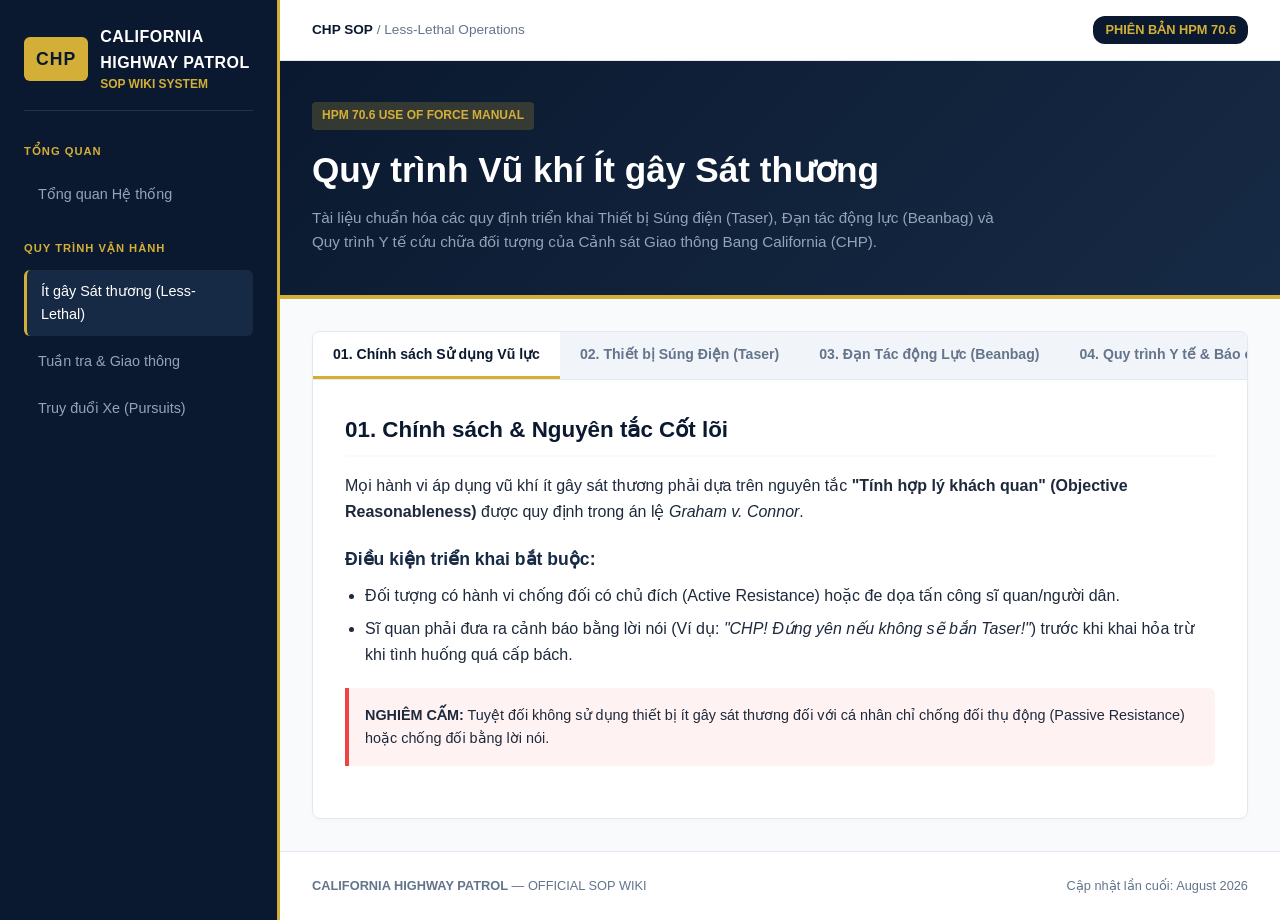
==== commit 44de8688: "Build CHP SOP Wiki interface" ====
--- a/index.html
+++ b/index.html
@@ -4,19 +4,9 @@
     <meta charset="UTF-8">
     <meta name="viewport" content="width=device-width, initial-scale=1.0">
     <title>CHP SOP Wiki - Less-Lethal Operations</title>
-    <!-- Liên kết file CSS -->
     <link rel="stylesheet" href="./style.css">
 </head>
 <body>
-
-    <!-- BAR QUẢN TRỊ (CHỈNH SỬA TRỰC TIẾP) -->
-    <div class="admin-bar">
-        <span id="edit-status" style="color:white; font-size: 0.8rem; font-weight:600;">Chế độ: Đọc</span>
-        <button class="admin-btn" onclick="toggleEditMode()">✏️ Bật Sửa Trực Tiếp</button>
-        <button class="admin-btn" onclick="saveToLocal()">💾 Lưu Tạm</button>
-        <button class="admin-btn" onclick="exportHTML()">📥 Xuất File HTML Nộp GitHub</button>
-        <button class="admin-btn danger" onclick="resetDefault()">🔄 Khôi Phục</button>
-    </div>
 
     <div class="app-container">
 
@@ -25,8 +15,8 @@
             <div class="brand">
                 <div class="brand-badge">CHP</div>
                 <div class="brand-text">
-                    <h2 class="editable">CALIFORNIA HIGHWAY PATROL</h2>
-                    <p class="editable">SOP WIKI SYSTEM</p>
+                    <h2>CALIFORNIA HIGHWAY PATROL</h2>
+                    <p>SOP WIKI SYSTEM</p>
                 </div>
             </div>
 
@@ -59,9 +49,9 @@
 
             <!-- HERO SECTION -->
             <section class="hero">
-                <span class="hero-tag editable">HPM 70.6 USE OF FORCE MANUAL</span>
-                <h1 class="editable">Quy trình Vũ khí Ít gây Sát thương</h1>
-                <p class="editable">Tài liệu chuẩn hóa các quy định triển khai Thiết bị Súng điện (Taser), Đạn tác động lực (Beanbag) và Quy trình Y tế cứu chữa đối tượng của Cảnh sát Giao thông Bang California (CHP).</p>
+                <span class="hero-tag">HPM 70.6 USE OF FORCE MANUAL</span>
+                <h1>Quy trình Vũ khí Ít gây Sát thương</h1>
+                <p>Tài liệu chuẩn hóa các quy định triển khai Thiết bị Súng điện (Taser), Đạn tác động lực (Beanbag) và Quy trình Y tế cứu chữa đối tượng của Cảnh sát Giao thông Bang California (CHP).</p>
             </section>
 
             <!-- CONTENT AREA WITH SUB-TABS -->
@@ -82,61 +72,61 @@
 
                         <!-- TAB 1 -->
                         <div id="sub-policy" class="sub-tab-panel active">
-                            <h2 class="editable">01. Chính sách & Nguyên tắc Cốt lõi</h2>
-                            <p class="editable">Mọi hành vi áp dụng vũ khí ít gây sát thương phải dựa trên nguyên tắc <strong>"Tính hợp lý khách quan" (Objective Reasonableness)</strong> được quy định trong án lệ <em>Graham v. Connor</em>.</p>
+                            <h2>01. Chính sách & Nguyên tắc Cốt lõi</h2>
+                            <p>Mọi hành vi áp dụng vũ khí ít gây sát thương phải dựa trên nguyên tắc <strong>"Tính hợp lý khách quan" (Objective Reasonableness)</strong> được quy định trong án lệ <em>Graham v. Connor</em>.</p>
 
-                            <h3 class="editable">Điều kiện triển khai bắt buộc:</h3>
+                            <h3>Điều kiện triển khai bắt buộc:</h3>
                             <ul>
-                                <li class="editable">Đối tượng có hành vi chống đối có chủ đích (Active Resistance) hoặc đe dọa tấn công sĩ quan/người dân.</li>
-                                <li class="editable">Sĩ quan phải đưa ra cảnh báo bằng lời nói (Ví dụ: <em>"CHP! Đứng yên nếu không sẽ bắn Taser!"</em>) trước khi khai hỏa trừ khi tình huống quá cấp bách.</li>
+                                <li>Đối tượng có hành vi chống đối có chủ đích (Active Resistance) hoặc đe dọa tấn công sĩ quan/người dân.</li>
+                                <li>Sĩ quan phải đưa ra cảnh báo bằng lời nói (Ví dụ: <em>"CHP! Đứng yên nếu không sẽ bắn Taser!"</em>) trước khi khai hỏa trừ khi tình huống quá cấp bách.</li>
                             </ul>
 
-                            <div class="warning-box editable">
+                            <div class="warning-box">
                                 <strong>NGHIÊM CẤM:</strong> Tuyệt đối không sử dụng thiết bị ít gây sát thương đối với cá nhân chỉ chống đối thụ động (Passive Resistance) hoặc chống đối bằng lời nói.
                             </div>
                         </div>
 
                         <!-- TAB 2 -->
                         <div id="sub-taser" class="sub-tab-panel">
-                            <h2 class="editable">02. Thiết bị Control Điện tử (Taser/ECD)</h2>
-                            <p class="editable">Sử dụng công nghệ xung điện gây vô hiệu hóa cơ học (NMI) để khống chế đối tượng.</p>
+                            <h2>02. Thiết bị Control Điện tử (Taser/ECD)</h2>
+                            <p>Sử dụng công nghệ xung điện gây vô hiệu hóa cơ học (NMI) để khống chế đối tượng.</p>
 
-                            <h3 class="editable">Vùng Bắn Mục Tiêu (Target Areas):</h3>
+                            <h3>Vùng Bắn Mục Tiêu (Target Areas):</h3>
                             <ul>
-                                <li class="editable"><strong>Mặt sau (Ưu tiên số 1):</strong> Bắn vào lưng bên dưới đường cổ áo. Giảm rủi ro gây chấn thương mắt/mặt và cho hiệu quả cao nhất.</li>
-                                <li class="editable"><strong>Mặt trước:</strong> Vùng bụng dưới và bắp đùi. Tránh bắn trực tiếp vào ngực, tim, cổ và hạ bộ.</li>
+                                <li><strong>Mặt sau (Ưu tiên số 1):</strong> Bắn vào lưng bên dưới đường cổ áo. Giảm rủi ro gây chấn thương mắt/mặt và cho hiệu quả cao nhất.</li>
+                                <li><strong>Mặt trước:</strong> Vùng bụng dưới và bắp đùi. Tránh bắn trực tiếp vào ngực, tim, cổ và hạ bộ.</li>
                             </ul>
 
-                            <div class="info-box editable">
+                            <div class="info-box">
                                 <strong>Giới hạn Chu kỳ:</strong> Mỗi lần bấm cò kéo dài 5 giây. Không áp dụng quá 3 chu kỳ (15 giây) trên cùng một đối tượng để tránh nguy cơ ngừng tim.
                             </div>
                         </div>
 
                         <!-- TAB 3 -->
                         <div id="sub-impact" class="sub-tab-panel">
-                            <h2 class="editable">03. Đạn Tác động Lực (Beanbag Rounds)</h2>
-                            <p class="editable">Đạn túi đậu 12-Gauge được bắn từ súng Shotgun chuyên dụng có báng và ốp lót màu cam/xanh lá để tránh nhầm lẫn với đạn thật.</p>
+                            <h2>03. Đạn Tác động Lực (Beanbag Rounds)</h2>
+                            <p>Đạn túi đậu 12-Gauge được bắn từ súng Shotgun chuyên dụng có báng và ốp lót màu cam/xanh lá để tránh nhầm lẫn với đạn thật.</p>
 
-                            <h3 class="editable">Khoảng cách & Vùng tác động:</h3>
+                            <h3>Khoảng cách & Vùng tác động:</h3>
                             <ul>
-                                <li class="editable"><strong>Khoảng cách tối thiểu:</strong> 15 feet (khoảng 5 mét). Bắn ở cự cự gần hơn 5m có thể gây xuyên thấu tử vong.</li>
-                                <li class="editable"><strong>Vùng cho phép bắn:</strong> Vùng cơ lớn như mông, bắp đùi, hoặc cẳng chân.</li>
-                                <li class="editable"><strong>Vùng cấm bắn:</strong> Đầu, cổ, ngực, cột sống (Trừ khi tình huống cho phép dùng lực lượng sát thương).</li>
+                                <li><strong>Khoảng cách tối thiểu:</strong> 15 feet (khoảng 5 mét). Bắn ở cự cự gần hơn 5m có thể gây xuyên thấu tử vong.</li>
+                                <li><strong>Vùng cho phép bắn:</strong> Vùng cơ lớn như mông, bắp đùi, hoặc cẳng chân.</li>
+                                <li><strong>Vùng cấm bắn:</strong> Đầu, cổ, ngực, cột sống (Trừ khi tình huống cho phép dùng lực lượng sát thương).</li>
                             </ul>
                         </div>
 
                         <!-- TAB 4 -->
                         <div id="sub-medical" class="sub-tab-panel">
-                            <h2 class="editable">04. Quy trình Cấp cứu Y tế & Báo cáo Form 268</h2>
-                            <h3 class="editable">1. Hỗ trợ Y tế Bắt buộc</h3>
-                            <p class="editable">Mọi cá nhân bị trúng đạn Beanbag hoặc bị ghim đầu kim Taser đều phải được nhân viên y tế (Paramedics) kiểm tra tại hiện trường hoặc đưa tới bệnh viện.</p>
+                            <h2>04. Quy trình Cấp cứu Y tế & Báo cáo Form 268</h2>
+                            <h3>1. Hỗ trợ Y tế Bắt buộc</h3>
+                            <p>Mọi cá nhân bị trúng đạn Beanbag hoặc bị ghim đầu kim Taser đều phải được nhân viên y tế (Paramedics) kiểm tra tại hiện trường hoặc đưa tới bệnh viện.</p>
 
-                            <h3 class="editable">2. Báo cáo Sử dụng Vũ lực (CHP Form 268)</h3>
-                            <p class="editable">Sĩ quan phải hoàn thành báo cáo CHP 268 trước khi kết thúc ca làm việc, ghi rõ:</p>
+                            <h3>2. Báo cáo Sử dụng Vũ lực (CHP Form 268)</h3>
+                            <p>Sĩ quan phải hoàn thành báo cáo CHP 268 trước khi kết thúc ca làm việc, ghi rõ:</p>
                             <ul>
-                                <li class="editable">Số chu kỳ Taser hoặc số lượng đạn Beanbag đã bắn.</li>
-                                <li class="editable">Vị trí trúng đạn trên cơ thể đối tượng.</li>
-                                <li class="editable">Tên đơn vị Y tế đã tiếp nhận và sơ cứu đối tượng.</li>
+                                <li>Số chu kỳ Taser hoặc số lượng đạn Beanbag đã bắn.</li>
+                                <li>Vị trí trúng đạn trên cơ thể đối tượng.</li>
+                                <li>Tên đơn vị Y tế đã tiếp nhận và sơ cứu đối tượng.</li>
                             </ul>
                         </div>
 
@@ -151,14 +141,13 @@
                     <strong>CALIFORNIA HIGHWAY PATROL</strong> — OFFICIAL SOP WIKI
                 </div>
                 <div>
-                    Cập nhật lần cuối: <span id="last-update" class="editable">August 2026</span>
+                    Cập nhật lần cuối: <span id="last-update">August 2026</span>
                 </div>
             </footer>
 
         </main>
     </div>
 
-    <!-- Liên kết file JS -->
     <script src="./script.js"></script>
 </body>
 </html>
--- a/style.css
+++ b/style.css
@@ -9,7 +9,6 @@
     --text-muted: #64748b;
     --border-color: #e2e8f0;
     --danger-color: #ef4444;
-    --success-color: #10b981;
 }
 
 * {
@@ -25,52 +24,6 @@
     line-height: 1.6;
     display: flex;
     min-height: 100vh;
-}
-
-/* CONTROL BAR FOR ADMIN */
-.admin-bar {
-    position: fixed;
-    bottom: 20px;
-    right: 20px;
-    background: var(--chp-navy);
-    border: 2px solid var(--chp-gold);
-    padding: 10px 16px;
-    border-radius: 30px;
-    display: flex;
-    gap: 10px;
-    align-items: center;
-    box-shadow: 0 10px 25px rgba(0,0,0,0.3);
-    z-index: 9999;
-}
-
-.admin-btn {
-    background: var(--chp-gold);
-    color: var(--chp-navy);
-    border: none;
-    padding: 8px 14px;
-    border-radius: 20px;
-    font-weight: 700;
-    font-size: 0.85rem;
-    cursor: pointer;
-    transition: all 0.2s;
-}
-
-.admin-btn:hover {
-    background: var(--chp-gold-hover);
-    transform: translateY(-2px);
-}
-
-.admin-btn.danger {
-    background: var(--danger-color);
-    color: white;
-}
-
-/* EDITING HIGHLIGHT */
-[contenteditable="true"] {
-    outline: 2px dashed var(--chp-gold) !important;
-    background-color: rgba(212, 175, 55, 0.05);
-    padding: 2px 4px;
-    border-radius: 4px;
 }
 
 /* LAYOUT */
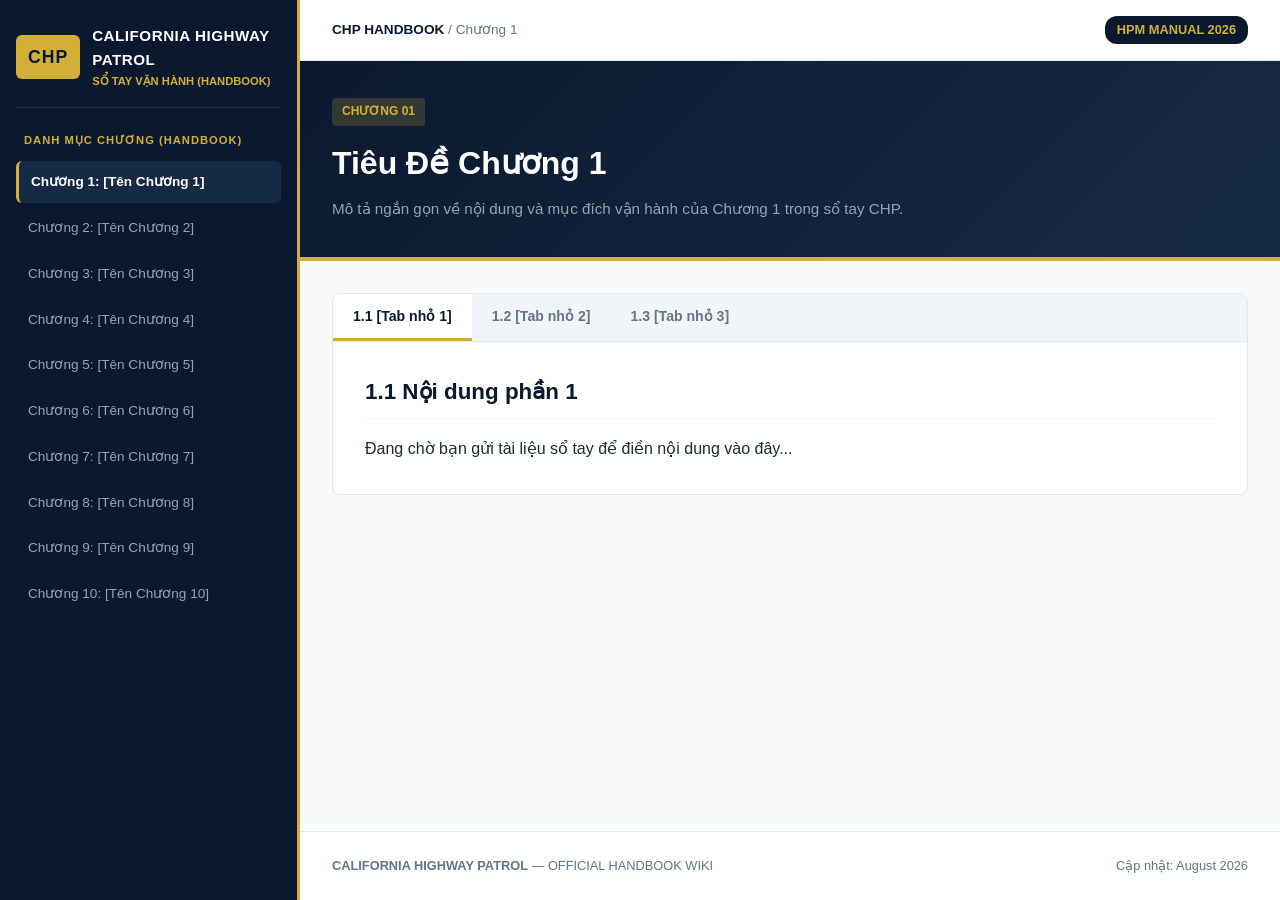
==== commit 8eba773a: "Build CHP SOP Wiki interface" ====
--- a/index.html
+++ b/index.html
@@ -3,133 +3,220 @@
 <head>
     <meta charset="UTF-8">
     <meta name="viewport" content="width=device-width, initial-scale=1.0">
-    <title>CHP SOP Wiki - Less-Lethal Operations</title>
+    <title>CHP HandBook - Sổ Tay Vận Hành</title>
     <link rel="stylesheet" href="./style.css">
 </head>
 <body>
 
     <div class="app-container">
 
-        <!-- SIDEBAR -->
+        <!-- SIDEBAR: 10 CHAPTERS -->
         <aside class="sidebar">
             <div class="brand">
                 <div class="brand-badge">CHP</div>
                 <div class="brand-text">
                     <h2>CALIFORNIA HIGHWAY PATROL</h2>
-                    <p>SOP WIKI SYSTEM</p>
+                    <p>SỔ TAY VẬN HÀNH (HANDBOOK)</p>
                 </div>
             </div>
 
             <nav class="navigation">
-                <div class="nav-group">
-                    <div class="nav-label">TỔNG QUAN</div>
-                    <a class="nav-item">Tổng quan Hệ thống</a>
-                </div>
-
-                <div class="nav-group">
-                    <div class="nav-label">QUY TRÌNH VẬN HÀNH</div>
-                    <a class="nav-item active">Ít gây Sát thương (Less-Lethal)</a>
-                    <a class="nav-item">Tuần tra & Giao thông</a>
-                    <a class="nav-item">Truy đuổi Xe (Pursuits)</a>
-                </div>
+                <div class="nav-label">DANH MỤC CHƯƠNG (HANDBOOK)</div>
+                <a class="nav-item active" onclick="switchMainChapter('ch1')">Chương 1: [Tên Chương 1]</a>
+                <a class="nav-item" onclick="switchMainChapter('ch2')">Chương 2: [Tên Chương 2]</a>
+                <a class="nav-item" onclick="switchMainChapter('ch3')">Chương 3: [Tên Chương 3]</a>
+                <a class="nav-item" onclick="switchMainChapter('ch4')">Chương 4: [Tên Chương 4]</a>
+                <a class="nav-item" onclick="switchMainChapter('ch5')">Chương 5: [Tên Chương 5]</a>
+                <a class="nav-item" onclick="switchMainChapter('ch6')">Chương 6: [Tên Chương 6]</a>
+                <a class="nav-item" onclick="switchMainChapter('ch7')">Chương 7: [Tên Chương 7]</a>
+                <a class="nav-item" onclick="switchMainChapter('ch8')">Chương 8: [Tên Chương 8]</a>
+                <a class="nav-item" onclick="switchMainChapter('ch9')">Chương 9: [Tên Chương 9]</a>
+                <a class="nav-item" onclick="switchMainChapter('ch10')">Chương 10: [Tên Chương 10]</a>
             </nav>
         </aside>
 
-        <!-- MAIN CONTENT -->
+        <!-- MAIN CONTENT AREA -->
         <main class="main-content">
 
             <header class="topbar">
                 <div class="breadcrumbs">
-                    <strong>CHP SOP</strong> / <span id="bc-title">Less-Lethal Operations</span>
-                </div>
-                <div style="font-size:0.8rem; font-weight:600; color:var(--chp-gold); background:var(--chp-navy); padding:4px 12px; border-radius:12px;">
-                    PHIÊN BẢN HPM 70.6
-                </div>
+                    <strong>CHP HANDBOOK</strong> / <span id="bc-title">Chương 1</span>
+                </div>
+                <div class="version-badge">HPM MANUAL 2026</div>
             </header>
 
             <!-- HERO SECTION -->
             <section class="hero">
-                <span class="hero-tag">HPM 70.6 USE OF FORCE MANUAL</span>
-                <h1>Quy trình Vũ khí Ít gây Sát thương</h1>
-                <p>Tài liệu chuẩn hóa các quy định triển khai Thiết bị Súng điện (Taser), Đạn tác động lực (Beanbag) và Quy trình Y tế cứu chữa đối tượng của Cảnh sát Giao thông Bang California (CHP).</p>
+                <span class="hero-tag" id="hero-tag">CHƯƠNG 01</span>
+                <h1 id="hero-title">Tiêu Đề Chương 1</h1>
+                <p id="hero-desc">Mô tả ngắn gọn về nội dung và mục đích vận hành của Chương 1 trong sổ tay CHP.</p>
             </section>
 
             <!-- CONTENT AREA WITH SUB-TABS -->
             <div class="content-area">
                 
-                <div class="sub-tab-container">
-                    
-                    <!-- SUB-TABS HEADER -->
-                    <div class="sub-tab-header">
-                        <button class="sub-tab-btn active" onclick="openSubTab(event, 'sub-policy')">01. Chính sách Sử dụng Vũ lực</button>
-                        <button class="sub-tab-btn" onclick="openSubTab(event, 'sub-taser')">02. Thiết bị Súng Điện (Taser)</button>
-                        <button class="sub-tab-btn" onclick="openSubTab(event, 'sub-impact')">03. Đạn Tác động Lực (Beanbag)</button>
-                        <button class="sub-tab-btn" onclick="openSubTab(event, 'sub-medical')">04. Quy trình Y tế & Báo cáo</button>
-                    </div>
-
-                    <!-- SUB-TABS BODY -->
-                    <div class="sub-tab-body">
-
-                        <!-- TAB 1 -->
-                        <div id="sub-policy" class="sub-tab-panel active">
-                            <h2>01. Chính sách & Nguyên tắc Cốt lõi</h2>
-                            <p>Mọi hành vi áp dụng vũ khí ít gây sát thương phải dựa trên nguyên tắc <strong>"Tính hợp lý khách quan" (Objective Reasonableness)</strong> được quy định trong án lệ <em>Graham v. Connor</em>.</p>
-
-                            <h3>Điều kiện triển khai bắt buộc:</h3>
-                            <ul>
-                                <li>Đối tượng có hành vi chống đối có chủ đích (Active Resistance) hoặc đe dọa tấn công sĩ quan/người dân.</li>
-                                <li>Sĩ quan phải đưa ra cảnh báo bằng lời nói (Ví dụ: <em>"CHP! Đứng yên nếu không sẽ bắn Taser!"</em>) trước khi khai hỏa trừ khi tình huống quá cấp bách.</li>
-                            </ul>
-
-                            <div class="warning-box">
-                                <strong>NGHIÊM CẤM:</strong> Tuyệt đối không sử dụng thiết bị ít gây sát thương đối với cá nhân chỉ chống đối thụ động (Passive Resistance) hoặc chống đối bằng lời nói.
-                            </div>
-                        </div>
-
-                        <!-- TAB 2 -->
-                        <div id="sub-taser" class="sub-tab-panel">
-                            <h2>02. Thiết bị Control Điện tử (Taser/ECD)</h2>
-                            <p>Sử dụng công nghệ xung điện gây vô hiệu hóa cơ học (NMI) để khống chế đối tượng.</p>
-
-                            <h3>Vùng Bắn Mục Tiêu (Target Areas):</h3>
-                            <ul>
-                                <li><strong>Mặt sau (Ưu tiên số 1):</strong> Bắn vào lưng bên dưới đường cổ áo. Giảm rủi ro gây chấn thương mắt/mặt và cho hiệu quả cao nhất.</li>
-                                <li><strong>Mặt trước:</strong> Vùng bụng dưới và bắp đùi. Tránh bắn trực tiếp vào ngực, tim, cổ và hạ bộ.</li>
-                            </ul>
-
-                            <div class="info-box">
-                                <strong>Giới hạn Chu kỳ:</strong> Mỗi lần bấm cò kéo dài 5 giây. Không áp dụng quá 3 chu kỳ (15 giây) trên cùng một đối tượng để tránh nguy cơ ngừng tim.
-                            </div>
-                        </div>
-
-                        <!-- TAB 3 -->
-                        <div id="sub-impact" class="sub-tab-panel">
-                            <h2>03. Đạn Tác động Lực (Beanbag Rounds)</h2>
-                            <p>Đạn túi đậu 12-Gauge được bắn từ súng Shotgun chuyên dụng có báng và ốp lót màu cam/xanh lá để tránh nhầm lẫn với đạn thật.</p>
-
-                            <h3>Khoảng cách & Vùng tác động:</h3>
-                            <ul>
-                                <li><strong>Khoảng cách tối thiểu:</strong> 15 feet (khoảng 5 mét). Bắn ở cự cự gần hơn 5m có thể gây xuyên thấu tử vong.</li>
-                                <li><strong>Vùng cho phép bắn:</strong> Vùng cơ lớn như mông, bắp đùi, hoặc cẳng chân.</li>
-                                <li><strong>Vùng cấm bắn:</strong> Đầu, cổ, ngực, cột sống (Trừ khi tình huống cho phép dùng lực lượng sát thương).</li>
-                            </ul>
-                        </div>
-
-                        <!-- TAB 4 -->
-                        <div id="sub-medical" class="sub-tab-panel">
-                            <h2>04. Quy trình Cấp cứu Y tế & Báo cáo Form 268</h2>
-                            <h3>1. Hỗ trợ Y tế Bắt buộc</h3>
-                            <p>Mọi cá nhân bị trúng đạn Beanbag hoặc bị ghim đầu kim Taser đều phải được nhân viên y tế (Paramedics) kiểm tra tại hiện trường hoặc đưa tới bệnh viện.</p>
-
-                            <h3>2. Báo cáo Sử dụng Vũ lực (CHP Form 268)</h3>
-                            <p>Sĩ quan phải hoàn thành báo cáo CHP 268 trước khi kết thúc ca làm việc, ghi rõ:</p>
-                            <ul>
-                                <li>Số chu kỳ Taser hoặc số lượng đạn Beanbag đã bắn.</li>
-                                <li>Vị trí trúng đạn trên cơ thể đối tượng.</li>
-                                <li>Tên đơn vị Y tế đã tiếp nhận và sơ cứu đối tượng.</li>
-                            </ul>
-                        </div>
-
+                <!-- ==================== CHƯƠNG 1 ==================== -->
+                <div id="ch1" class="main-chapter-panel active">
+                    <div class="sub-tab-container">
+                        <div class="sub-tab-header">
+                            <button class="sub-tab-btn active" onclick="openSubTab(event, 'ch1-sub1')">1.1 [Tab nhỏ 1]</button>
+                            <button class="sub-tab-btn" onclick="openSubTab(event, 'ch1-sub2')">1.2 [Tab nhỏ 2]</button>
+                            <button class="sub-tab-btn" onclick="openSubTab(event, 'ch1-sub3')">1.3 [Tab nhỏ 3]</button>
+                        </div>
+                        <div class="sub-tab-body">
+                            <div id="ch1-sub1" class="sub-tab-panel active">
+                                <h2>1.1 Nội dung phần 1</h2>
+                                <p>Đang chờ bạn gửi tài liệu sổ tay để điền nội dung vào đây...</p>
+                            </div>
+                            <div id="ch1-sub2" class="sub-tab-panel">
+                                <h2>1.2 Nội dung phần 2</h2>
+                                <p>Nội dung mẫu của Tab nhỏ 2 thuộc Chương 1.</p>
+                            </div>
+                            <div id="ch1-sub3" class="sub-tab-panel">
+                                <h2>1.3 Nội dung phần 3</h2>
+                                <p>Nội dung mẫu của Tab nhỏ 3 thuộc Chương 1.</p>
+                            </div>
+                        </div>
+                    </div>
+                </div>
+
+                <!-- ==================== CHƯƠNG 2 ==================== -->
+                <div id="ch2" class="main-chapter-panel">
+                    <div class="sub-tab-container">
+                        <div class="sub-tab-header">
+                            <button class="sub-tab-btn active" onclick="openSubTab(event, 'ch2-sub1')">2.1 [Tab nhỏ 1]</button>
+                            <button class="sub-tab-btn" onclick="openSubTab(event, 'ch2-sub2')">2.2 [Tab nhỏ 2]</button>
+                        </div>
+                        <div class="sub-tab-body">
+                            <div id="ch2-sub1" class="sub-tab-panel active">
+                                <h2>2.1 Nội dung phần 1</h2>
+                                <p>Đang chờ bạn gửi tài liệu sổ tay...</p>
+                            </div>
+                            <div id="ch2-sub2" class="sub-tab-panel">
+                                <h2>2.2 Nội dung phần 2</h2>
+                                <p>Nội dung mẫu của Chương 2.</p>
+                            </div>
+                        </div>
+                    </div>
+                </div>
+
+                <!-- ==================== CHƯƠNG 3 ==================== -->
+                <div id="ch3" class="main-chapter-panel">
+                    <div class="sub-tab-container">
+                        <div class="sub-tab-header">
+                            <button class="sub-tab-btn active" onclick="openSubTab(event, 'ch3-sub1')">3.1 [Tab nhỏ 1]</button>
+                        </div>
+                        <div class="sub-tab-body">
+                            <div id="ch3-sub1" class="sub-tab-panel active">
+                                <h2>3.1 Nội dung Chương 3</h2>
+                                <p>Đang chờ bạn gửi tài liệu...</p>
+                            </div>
+                        </div>
+                    </div>
+                </div>
+
+                <!-- ==================== CHƯƠNG 4 ==================== -->
+                <div id="ch4" class="main-chapter-panel">
+                    <div class="sub-tab-container">
+                        <div class="sub-tab-header">
+                            <button class="sub-tab-btn active" onclick="openSubTab(event, 'ch4-sub1')">4.1 [Tab nhỏ 1]</button>
+                        </div>
+                        <div class="sub-tab-body">
+                            <div id="ch4-sub1" class="sub-tab-panel active">
+                                <h2>4.1 Nội dung Chương 4</h2>
+                                <p>Đang chờ bạn gửi tài liệu...</p>
+                            </div>
+                        </div>
+                    </div>
+                </div>
+
+                <!-- ==================== CHƯƠNG 5 ==================== -->
+                <div id="ch5" class="main-chapter-panel">
+                    <div class="sub-tab-container">
+                        <div class="sub-tab-header">
+                            <button class="sub-tab-btn active" onclick="openSubTab(event, 'ch5-sub1')">5.1 [Tab nhỏ 1]</button>
+                        </div>
+                        <div class="sub-tab-body">
+                            <div id="ch5-sub1" class="sub-tab-panel active">
+                                <h2>5.1 Nội dung Chương 5</h2>
+                                <p>Đang chờ bạn gửi tài liệu...</p>
+                            </div>
+                        </div>
+                    </div>
+                </div>
+
+                <!-- ==================== CHƯƠNG 6 ==================== -->
+                <div id="ch6" class="main-chapter-panel">
+                    <div class="sub-tab-container">
+                        <div class="sub-tab-header">
+                            <button class="sub-tab-btn active" onclick="openSubTab(event, 'ch6-sub1')">6.1 [Tab nhỏ 1]</button>
+                        </div>
+                        <div class="sub-tab-body">
+                            <div id="ch6-sub1" class="sub-tab-panel active">
+                                <h2>6.1 Nội dung Chương 6</h2>
+                                <p>Đang chờ bạn gửi tài liệu...</p>
+                            </div>
+                        </div>
+                    </div>
+                </div>
+
+                <!-- ==================== CHƯƠNG 7 ==================== -->
+                <div id="ch7" class="main-chapter-panel">
+                    <div class="sub-tab-container">
+                        <div class="sub-tab-header">
+                            <button class="sub-tab-btn active" onclick="openSubTab(event, 'ch7-sub1')">7.1 [Tab nhỏ 1]</button>
+                        </div>
+                        <div class="sub-tab-body">
+                            <div id="ch7-sub1" class="sub-tab-panel active">
+                                <h2>7.1 Nội dung Chương 7</h2>
+                                <p>Đang chờ bạn gửi tài liệu...</p>
+                            </div>
+                        </div>
+                    </div>
+                </div>
+
+                <!-- ==================== CHƯƠNG 8 ==================== -->
+                <div id="ch8" class="main-chapter-panel">
+                    <div class="sub-tab-container">
+                        <div class="sub-tab-header">
+                            <button class="sub-tab-btn active" onclick="openSubTab(event, 'ch8-sub1')">8.1 [Tab nhỏ 1]</button>
+                        </div>
+                        <div class="sub-tab-body">
+                            <div id="ch8-sub1" class="sub-tab-panel active">
+                                <h2>8.1 Nội dung Chương 8</h2>
+                                <p>Đang chờ bạn gửi tài liệu...</p>
+                            </div>
+                        </div>
+                    </div>
+                </div>
+
+                <!-- ==================== CHƯƠNG 9 ==================== -->
+                <div id="ch9" class="main-chapter-panel">
+                    <div class="sub-tab-container">
+                        <div class="sub-tab-header">
+                            <button class="sub-tab-btn active" onclick="openSubTab(event, 'ch9-sub1')">9.1 [Tab nhỏ 1]</button>
+                        </div>
+                        <div class="sub-tab-body">
+                            <div id="ch9-sub1" class="sub-tab-panel active">
+                                <h2>9.1 Nội dung Chương 9</h2>
+                                <p>Đang chờ bạn gửi tài liệu...</p>
+                            </div>
+                        </div>
+                    </div>
+                </div>
+
+                <!-- ==================== CHƯƠNG 10 ==================== -->
+                <div id="ch10" class="main-chapter-panel">
+                    <div class="sub-tab-container">
+                        <div class="sub-tab-header">
+                            <button class="sub-tab-btn active" onclick="openSubTab(event, 'ch10-sub1')">10.1 [Tab nhỏ 1]</button>
+                        </div>
+                        <div class="sub-tab-body">
+                            <div id="ch10-sub1" class="sub-tab-panel active">
+                                <h2>10.1 Nội dung Chương 10</h2>
+                                <p>Đang chờ bạn gửi tài liệu...</p>
+                            </div>
+                        </div>
                     </div>
                 </div>
 
@@ -138,10 +225,10 @@
             <!-- FOOTER -->
             <footer class="footer">
                 <div>
-                    <strong>CALIFORNIA HIGHWAY PATROL</strong> — OFFICIAL SOP WIKI
+                    <strong>CALIFORNIA HIGHWAY PATROL</strong> — OFFICIAL HANDBOOK WIKI
                 </div>
                 <div>
-                    Cập nhật lần cuối: <span id="last-update">August 2026</span>
+                    Cập nhật: August 2026
                 </div>
             </footer>
 
--- a/style.css
+++ b/style.css
@@ -34,21 +34,25 @@
 
 /* SIDEBAR */
 .sidebar {
-    width: 280px;
+    width: 300px;
     background-color: var(--chp-navy);
     color: white;
-    padding: 24px;
+    padding: 24px 16px;
     flex-shrink: 0;
     display: flex;
     flex-direction: column;
     border-right: 3px solid var(--chp-gold);
+    height: 100vh;
+    position: sticky;
+    top: 0;
+    overflow-y: auto;
 }
 
 .brand {
     display: flex;
     align-items: center;
     gap: 12px;
-    margin-bottom: 32px;
+    margin-bottom: 24px;
     padding-bottom: 16px;
     border-bottom: 1px solid rgba(255,255,255,0.1);
 }
@@ -64,19 +68,15 @@
 }
 
 .brand-text h2 {
-    font-size: 1rem;
+    font-size: 0.95rem;
     letter-spacing: 0.5px;
     color: #ffffff;
 }
 
 .brand-text p {
-    font-size: 0.75rem;
+    font-size: 0.7rem;
     color: var(--chp-gold);
     font-weight: 600;
-}
-
-.nav-group {
-    margin-bottom: 24px;
 }
 
 .nav-label {
@@ -86,19 +86,23 @@
     color: var(--chp-gold);
     margin-bottom: 12px;
     font-weight: 700;
+    padding-left: 8px;
 }
 
 .nav-item {
     display: block;
-    padding: 10px 14px;
+    padding: 10px 12px;
     color: #94a3b8;
     text-decoration: none;
     border-radius: 6px;
-    font-size: 0.9rem;
+    font-size: 0.85rem;
     font-weight: 500;
     margin-bottom: 4px;
     transition: all 0.2s;
     cursor: pointer;
+    white-space: nowrap;
+    overflow: hidden;
+    text-overflow: ellipsis;
 }
 
 .nav-item:hover, .nav-item.active {
@@ -108,6 +112,7 @@
 
 .nav-item.active {
     border-left: 3px solid var(--chp-gold);
+    font-weight: 700;
 }
 
 /* MAIN CONTENT */
@@ -115,7 +120,7 @@
     flex-grow: 1;
     display: flex;
     flex-direction: column;
-    overflow-y: auto;
+    min-width: 0;
 }
 
 .topbar {
@@ -136,10 +141,19 @@
     color: var(--chp-navy);
 }
 
+.version-badge {
+    font-size: 0.8rem;
+    font-weight: 600;
+    color: var(--chp-gold);
+    background: var(--chp-navy);
+    padding: 4px 12px;
+    border-radius: 12px;
+}
+
 .hero {
     background: linear-gradient(135deg, var(--chp-navy) 0%, var(--chp-navy-light) 100%);
     color: white;
-    padding: 40px 32px;
+    padding: 36px 32px;
     border-bottom: 4px solid var(--chp-gold);
 }
 
@@ -156,19 +170,27 @@
 }
 
 .hero h1 {
-    font-size: 2.2rem;
+    font-size: 2rem;
     margin-bottom: 8px;
 }
 
 .hero p {
     color: #94a3b8;
-    max-width: 700px;
+    max-width: 800px;
     font-size: 0.95rem;
 }
 
-/* SUB TABS COMPONENT */
+/* CONTENT & TABS */
 .content-area {
     padding: 32px;
+}
+
+.main-chapter-panel {
+    display: none;
+}
+
+.main-chapter-panel.active {
+    display: block;
 }
 
 .sub-tab-container {
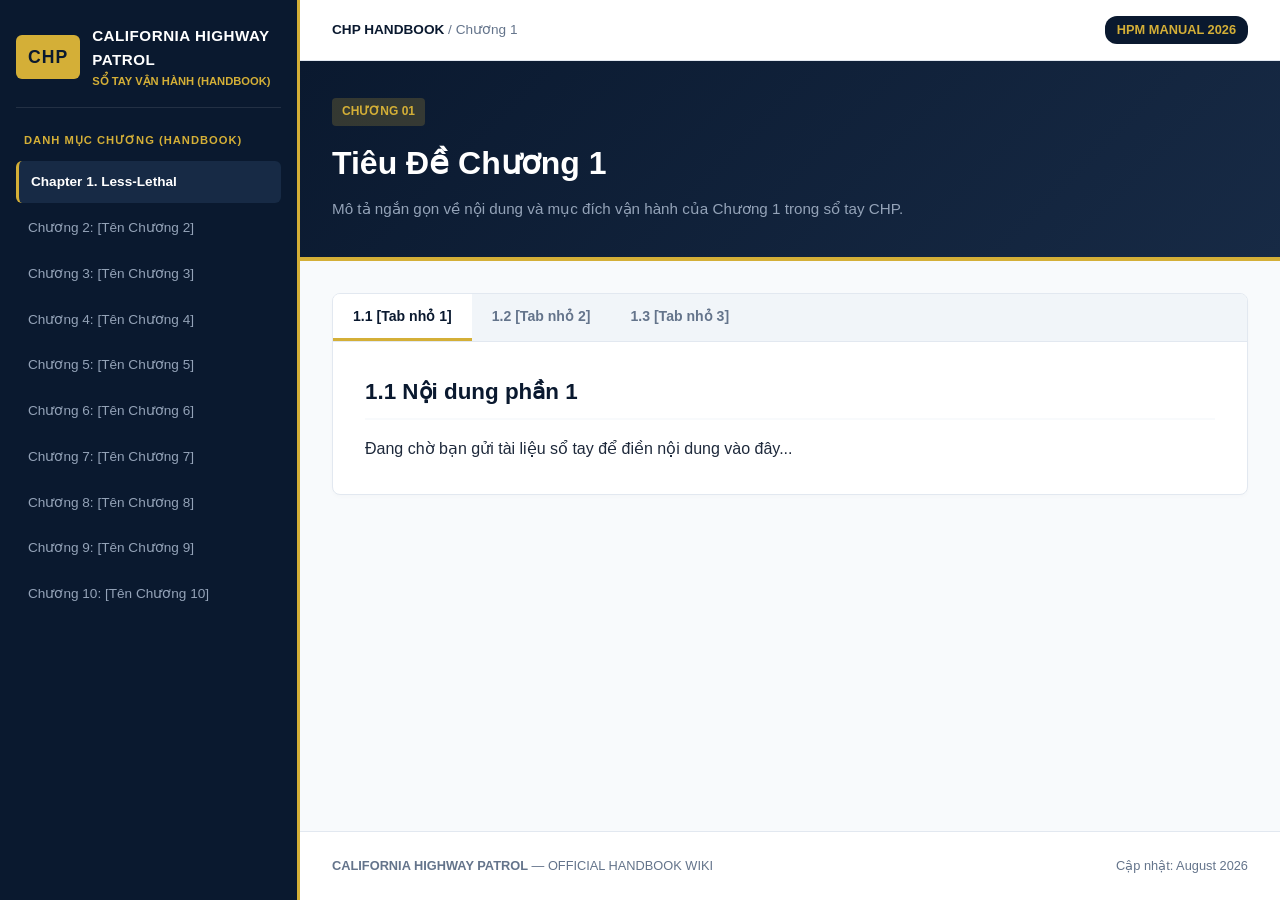
==== commit d7897ed8: "Build CHP SOP Wiki interface" ====
--- a/index.html
+++ b/index.html
@@ -22,7 +22,9 @@
 
             <nav class="navigation">
                 <div class="nav-label">DANH MỤC CHƯƠNG (HANDBOOK)</div>
-                <a class="nav-item active" onclick="switchMainChapter('ch1')">Chương 1: [Tên Chương 1]</a>
+                <a class="nav-item active" href="./pages/less-lethal.html">
+    Chapter 1. Less-Lethal
+</a>
                 <a class="nav-item" onclick="switchMainChapter('ch2')">Chương 2: [Tên Chương 2]</a>
                 <a class="nav-item" onclick="switchMainChapter('ch3')">Chương 3: [Tên Chương 3]</a>
                 <a class="nav-item" onclick="switchMainChapter('ch4')">Chương 4: [Tên Chương 4]</a>
